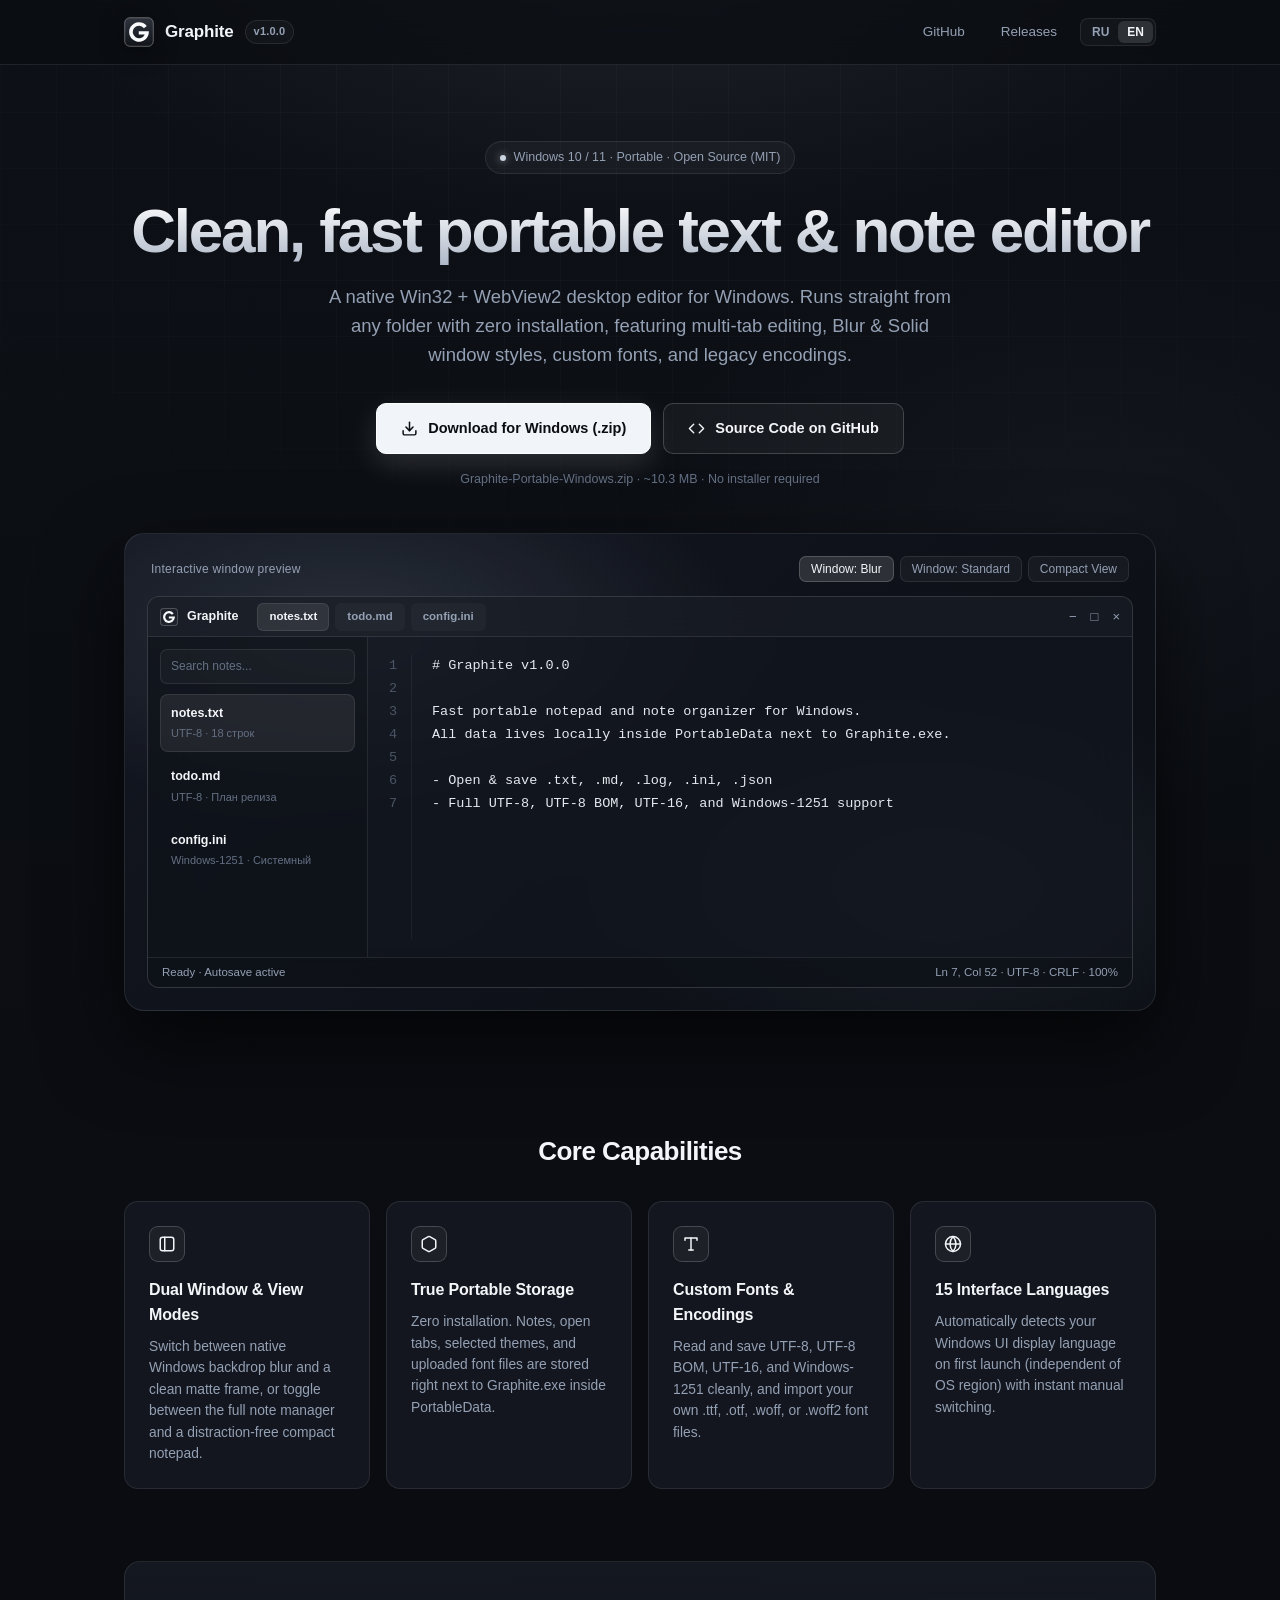
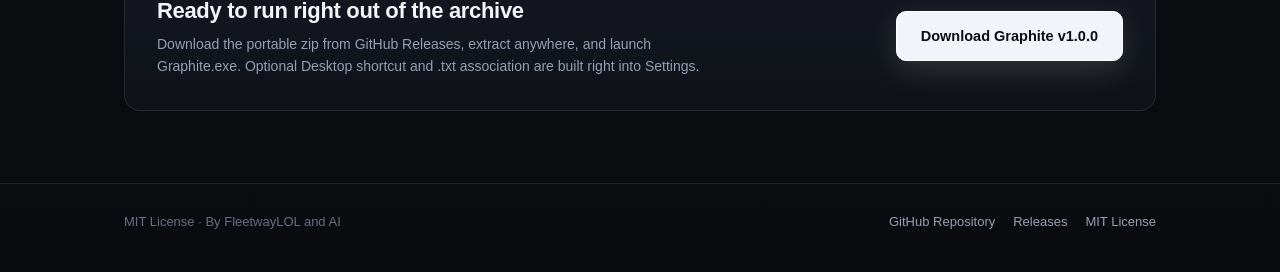
==== index.html @ 8ff44a51 "Add files via upload" ====
<!DOCTYPE html>
<html lang="ru">
<head>
  <meta charset="UTF-8" />
  <meta name="viewport" content="width=device-width, initial-scale=1.0" />
  <title>Graphite — Portable Text & Note Editor for Windows</title>
  <meta name="description" content="Портативный редактор текста и заметок для Windows 10 / 11. Вкладки, режимы окна Блюр и Обычный, кастомные шрифты, кодировки и 15 языков." />
  <meta property="og:title" content="Graphite — Portable Text & Note Editor" />
  <meta property="og:description" content="Быстрый портативный блокнот и редактор заметок для Windows 10 / 11 без установки." />
  <meta property="og:type" content="website" />
  <link rel="icon" type="image/svg+xml" href="data:image/svg+xml,%3Csvg xmlns='http://www.w3.org/2000/svg' viewBox='0 0 64 64'%3E%3Cdefs%3E%3ClinearGradient id='bg' x1='0' y1='0' x2='0' y2='1'%3E%3Cstop offset='0%25' stop-color='%232e333d'/%3E%3Cstop offset='100%25' stop-color='%2312141a'/%3E%3C/linearGradient%3E%3C/defs%3E%3Crect x='1.5' y='1.5' width='61' height='61' rx='11' fill='url(%23bg)' stroke='%23ffffff' stroke-opacity='0.35' stroke-width='2'/%3E%3Cpath d='M48.59 19.12A21 21 0 1 0 52.93 30.34H31.49v6.78h12.78A13.3 13.3 0 1 1 42.51 23.85z' fill='%23f8fafc'/%3E%3C/svg%3E" />
  <style>
    :root {
      --bg-0: #0b0d11;
      --bg-1: #11141b;
      --bg-2: #171b24;
      --panel: rgba(22, 26, 35, 0.78);
      --panel-solid: #151922;
      --border: rgba(255, 255, 255, 0.09);
      --border-strong: rgba(255, 255, 255, 0.18);
      --text: #f3f5f8;
      --muted: #94a0b4;
      --subtle: #647084;
      --accent: #e2e8f0;
      --btn-bg: #f1f5f9;
      --btn-fg: #0b0d11;
    }

    * {
      box-sizing: border-box;
      margin: 0;
      padding: 0;
    }

    html {
      scroll-behavior: smooth;
      background: var(--bg-0);
      color: var(--text);
      font-family: "Segoe UI Variable Text", "Segoe UI", -apple-system, BlinkMacSystemFont, Roboto, Helvetica, Arial, sans-serif;
      -webkit-font-smoothing: antialiased;
    }

    body {
      min-height: 100vh;
      background:
        radial-gradient(900px 460px at 50% -80px, rgba(148, 163, 184, 0.13), transparent 70%),
        radial-gradient(640px 420px at 85% 28%, rgba(100, 116, 139, 0.08), transparent 70%),
        linear-gradient(180deg, #0d1016 0%, #090b0f 100%);
      overflow-x: hidden;
      line-height: 1.55;
    }

    /* Subtle architectural grid */
    .bg-grid {
      position: fixed;
      inset: 0;
      pointer-events: none;
      background-image:
        linear-gradient(to right, rgba(255, 255, 255, 0.022) 1px, transparent 1px),
        linear-gradient(to bottom, rgba(255, 255, 255, 0.022) 1px, transparent 1px);
      background-size: 56px 56px;
      mask-image: radial-gradient(ellipse 80% 55% at 50% 15%, #000 35%, transparent 100%);
      -webkit-mask-image: radial-gradient(ellipse 80% 55% at 50% 15%, #000 35%, transparent 100%);
      z-index: 0;
    }

    .container {
      position: relative;
      z-index: 1;
      max-width: 1080px;
      margin: 0 auto;
      padding: 0 24px;
    }

    /* Top Navigation */
    header {
      position: sticky;
      top: 0;
      z-index: 20;
      backdrop-filter: blur(18px);
      -webkit-backdrop-filter: blur(18px);
      background: rgba(11, 13, 17, 0.72);
      border-bottom: 1px solid var(--border);
    }

    .nav {
      height: 64px;
      display: flex;
      align-items: center;
      justify-content: space-between;
      gap: 16px;
    }

    .brand {
      display: inline-flex;
      align-items: center;
      gap: 11px;
      text-decoration: none;
      color: var(--text);
      font-weight: 650;
      font-size: 17px;
      letter-spacing: -0.01em;
    }

    .brand svg {
      width: 30px;
      height: 30px;
      flex-shrink: 0;
      filter: drop-shadow(0 4px 12px rgba(0, 0, 0, 0.45));
    }

    .version-pill {
      font-size: 11px;
      font-weight: 600;
      color: var(--muted);
      padding: 2px 8px;
      border-radius: 999px;
      border: 1px solid var(--border);
      background: rgba(255, 255, 255, 0.03);
      letter-spacing: 0.02em;
    }

    .nav-actions {
      display: flex;
      align-items: center;
      gap: 10px;
    }

    .lang-switch {
      display: inline-flex;
      border: 1px solid var(--border);
      border-radius: 8px;
      padding: 2px;
      background: rgba(255, 255, 255, 0.03);
    }

    .lang-btn {
      background: transparent;
      border: none;
      color: var(--muted);
      font-size: 12px;
      font-weight: 600;
      padding: 4px 9px;
      border-radius: 6px;
      cursor: pointer;
      transition: all 0.16s ease;
    }

    .lang-btn.active {
      background: rgba(255, 255, 255, 0.12);
      color: var(--text);
    }

    .nav-link {
      color: var(--muted);
      text-decoration: none;
      font-size: 13.5px;
      font-weight: 500;
      padding: 6px 12px;
      border-radius: 8px;
      border: 1px solid transparent;
      transition: all 0.16s ease;
    }

    .nav-link:hover {
      color: var(--text);
      border-color: var(--border);
      background: rgba(255, 255, 255, 0.04);
    }

    /* Hero */
    .hero {
      padding: 76px 0 48px;
      text-align: center;
    }

    .hero-badge {
      display: inline-flex;
      align-items: center;
      gap: 8px;
      padding: 6px 14px;
      border-radius: 999px;
      border: 1px solid var(--border);
      background: rgba(255, 255, 255, 0.035);
      color: var(--muted);
      font-size: 12.5px;
      font-weight: 500;
      margin-bottom: 24px;
    }

    .hero-badge-dot {
      width: 6px;
      height: 6px;
      border-radius: 50%;
      background: #cbd5e1;
      box-shadow: 0 0 8px rgba(203, 213, 225, 0.7);
    }

    h1 {
      font-size: clamp(38px, 6vw, 62px);
      font-weight: 700;
      letter-spacing: -0.035em;
      line-height: 1.08;
      margin-bottom: 18px;
      background: linear-gradient(180deg, #ffffff 0%, #aeb8c8 100%);
      -webkit-background-clip: text;
      -webkit-text-fill-color: transparent;
    }

    .hero-sub {
      max-width: 640px;
      margin: 0 auto 34px;
      font-size: clamp(16px, 2.1vw, 18.5px);
      color: var(--muted);
      font-weight: 400;
    }

    .cta-row {
      display: flex;
      flex-wrap: wrap;
      justify-content: center;
      align-items: center;
      gap: 12px;
      margin-bottom: 16px;
    }

    .btn {
      display: inline-flex;
      align-items: center;
      gap: 10px;
      padding: 13px 24px;
      border-radius: 10px;
      font-size: 14.5px;
      font-weight: 600;
      text-decoration: none;
      transition: transform 0.15s ease, box-shadow 0.15s ease, background 0.15s ease, border-color 0.15s ease;
      cursor: pointer;
    }

    .btn svg {
      width: 17px;
      height: 17px;
      flex-shrink: 0;
    }

    .btn-primary {
      background: var(--btn-bg);
      color: var(--btn-fg);
      border: 1px solid #ffffff;
      box-shadow: 0 10px 30px rgba(241, 245, 249, 0.14);
    }

    .btn-primary:hover {
      background: #ffffff;
      transform: translateY(-1px);
      box-shadow: 0 14px 36px rgba(241, 245, 249, 0.22);
    }

    .btn-secondary {
      background: rgba(255, 255, 255, 0.045);
      color: var(--text);
      border: 1px solid var(--border-strong);
    }

    .btn-secondary:hover {
      background: rgba(255, 255, 255, 0.085);
      transform: translateY(-1px);
    }

    .hero-meta {
      font-size: 12.5px;
      color: var(--subtle);
    }

    /* Interactive App Window Preview */
    .preview-stage {
      margin: 44px auto 72px;
      position: relative;
      padding: 22px;
      border-radius: 20px;
      border: 1px solid var(--border);
      background:
        radial-gradient(560px 260px at 22% 20%, rgba(148, 163, 184, 0.18), transparent 70%),
        radial-gradient(520px 280px at 80% 75%, rgba(71, 85, 105, 0.22), transparent 70%),
        linear-gradient(135deg, #121620 0%, #0b0e14 100%);
      box-shadow: 0 32px 80px rgba(0, 0, 0, 0.65);
    }

    .stage-controls {
      display: flex;
      justify-content: space-between;
      align-items: center;
      flex-wrap: wrap;
      gap: 10px;
      margin-bottom: 14px;
      padding: 0 4px;
    }

    .stage-label {
      font-size: 12px;
      color: var(--muted);
      letter-spacing: 0.02em;
    }

    .mode-pills {
      display: inline-flex;
      gap: 6px;
    }

    .mode-pill {
      background: rgba(255, 255, 255, 0.04);
      border: 1px solid var(--border);
      color: var(--muted);
      font-size: 12px;
      font-weight: 500;
      padding: 5px 11px;
      border-radius: 7px;
      cursor: pointer;
      transition: all 0.16s ease;
    }

    .mode-pill.active {
      background: rgba(255, 255, 255, 0.13);
      border-color: var(--border-strong);
      color: var(--text);
    }

    .mock-win {
      border-radius: 12px;
      border: 1px solid rgba(255, 255, 255, 0.14);
      background: rgba(19, 23, 31, 0.72);
      backdrop-filter: blur(22px);
      -webkit-backdrop-filter: blur(22px);
      overflow: hidden;
      text-align: left;
      transition: background 0.22s ease;
    }

    .mock-win.solid-mode {
      background: #14171f;
      backdrop-filter: none;
    }

    .mock-titlebar {
      height: 40px;
      display: flex;
      align-items: center;
      justify-content: space-between;
      padding: 0 12px;
      border-bottom: 1px solid var(--border);
      background: rgba(255, 255, 255, 0.02);
    }

    .mock-title-left {
      display: flex;
      align-items: center;
      gap: 9px;
      font-size: 12.5px;
      font-weight: 600;
      color: var(--text);
    }

    .mock-title-left svg {
      width: 18px;
      height: 18px;
    }

    .mock-tabs {
      display: flex;
      align-items: center;
      gap: 6px;
      margin-left: 10px;
    }

    .mock-tab {
      font-size: 11.5px;
      padding: 4px 11px;
      border-radius: 6px;
      color: var(--muted);
      background: rgba(255, 255, 255, 0.03);
      border: 1px solid transparent;
    }

    .mock-tab.active {
      color: var(--text);
      background: rgba(255, 255, 255, 0.09);
      border-color: var(--border);
    }

    .mock-winctrls {
      display: flex;
      gap: 14px;
      color: var(--muted);
      font-size: 13px;
      user-select: none;
    }

    .mock-body {
      display: grid;
      grid-template-columns: 220px 1fr;
      min-height: 320px;
    }

    .mock-win.compact-mode .mock-body {
      grid-template-columns: 1fr;
    }

    .mock-win.compact-mode .mock-sidebar {
      display: none;
    }

    .mock-sidebar {
      border-right: 1px solid var(--border);
      padding: 12px;
      background: rgba(0, 0, 0, 0.14);
    }

    .mock-search {
      font-size: 12px;
      color: var(--subtle);
      padding: 7px 10px;
      border-radius: 7px;
      border: 1px solid var(--border);
      background: rgba(255, 255, 255, 0.03);
      margin-bottom: 10px;
    }

    .mock-note-item {
      padding: 9px 10px;
      border-radius: 8px;
      margin-bottom: 5px;
      border: 1px solid transparent;
    }

    .mock-note-item.active {
      background: rgba(255, 255, 255, 0.075);
      border-color: var(--border);
    }

    .mock-note-title {
      font-size: 12.5px;
      font-weight: 600;
      color: var(--text);
      margin-bottom: 2px;
    }

    .mock-note-sub {
      font-size: 11px;
      color: var(--subtle);
    }

    .mock-editor {
      display: grid;
      grid-template-columns: 44px 1fr;
      padding: 18px 0;
      font-family: "Cascadia Mono", "Consolas", ui-monospace, SFMono-Regular, Menlo, monospace;
      font-size: 13.5px;
      line-height: 1.7;
    }

    .mock-gutter {
      text-align: right;
      padding-right: 14px;
      color: #4b5565;
      user-select: none;
      border-right: 1px solid rgba(255, 255, 255, 0.05);
    }

    .mock-lines {
      padding: 0 20px;
      color: #e5e9f0;
      white-space: pre-wrap;
    }

    .mock-muted-line {
      color: #8b97ab;
    }

    .mock-statusbar {
      height: 30px;
      border-top: 1px solid var(--border);
      background: rgba(0, 0, 0, 0.2);
      padding: 0 14px;
      display: flex;
      align-items: center;
      justify-content: space-between;
      font-size: 11.5px;
      color: var(--muted);
    }

    /* Feature Grid */
    .section-title {
      text-align: center;
      font-size: 26px;
      font-weight: 650;
      letter-spacing: -0.02em;
      margin-bottom: 30px;
    }

    .features {
      display: grid;
      grid-template-columns: repeat(auto-fit, minmax(240px, 1fr));
      gap: 16px;
      margin-bottom: 72px;
    }

    .card {
      padding: 24px;
      border-radius: 14px;
      border: 1px solid var(--border);
      background: var(--panel);
      transition: border-color 0.18s ease, transform 0.18s ease;
    }

    .card:hover {
      border-color: var(--border-strong);
      transform: translateY(-2px);
    }

    .card-icon {
      width: 36px;
      height: 36px;
      border-radius: 9px;
      border: 1px solid var(--border-strong);
      background: rgba(255, 255, 255, 0.045);
      display: flex;
      align-items: center;
      justify-content: center;
      margin-bottom: 16px;
      color: var(--text);
    }

    .card-icon svg {
      width: 18px;
      height: 18px;
    }

    .card h3 {
      font-size: 16px;
      font-weight: 600;
      margin-bottom: 8px;
      letter-spacing: -0.01em;
    }

    .card p {
      font-size: 13.8px;
      color: var(--muted);
      line-height: 1.55;
    }

    /* Quick Start Strip */
    .install-box {
      border-radius: 16px;
      border: 1px solid var(--border);
      background: linear-gradient(180deg, rgba(25, 30, 40, 0.72) 0%, rgba(16, 19, 26, 0.85) 100%);
      padding: 32px;
      display: flex;
      flex-wrap: wrap;
      align-items: center;
      justify-content: space-between;
      gap: 24px;
      margin-bottom: 72px;
    }

    .install-text h2 {
      font-size: 22px;
      font-weight: 650;
      margin-bottom: 6px;
      letter-spacing: -0.015em;
    }

    .install-text p {
      font-size: 14px;
      color: var(--muted);
      max-width: 560px;
    }

    footer {
      border-top: 1px solid var(--border);
      padding: 28px 0 40px;
      font-size: 13px;
      color: var(--subtle);
    }

    .footer-inner {
      display: flex;
      flex-wrap: wrap;
      justify-content: space-between;
      align-items: center;
      gap: 12px;
    }

    .footer-links {
      display: flex;
      gap: 18px;
    }

    .footer-links a {
      color: var(--muted);
      text-decoration: none;
    }

    .footer-links a:hover {
      color: var(--text);
    }

    @media (max-width: 720px) {
      .mock-body {
        grid-template-columns: 1fr;
      }
      .mock-sidebar {
        display: none;
      }
      .mock-tabs {
        display: none;
      }
      .hero {
        padding-top: 48px;
      }
      .install-box {
        padding: 24px;
      }
    }
  </style>
</head>
<body>
  <div class="bg-grid"></div>

  <header>
    <div class="container nav">
      <a href="#" class="brand">
        <svg viewBox="0 0 64 64" aria-hidden="true">
          <defs>
            <linearGradient id="gBg" x1="0" y1="0" x2="0" y2="1">
              <stop offset="0%" stop-color="#2e333d"/>
              <stop offset="100%" stop-color="#12141a"/>
            </linearGradient>
          </defs>
          <rect x="1.5" y="1.5" width="61" height="61" rx="11" fill="url(#gBg)" stroke="#ffffff" stroke-opacity="0.35" stroke-width="2"/>
          <path d="M48.59 19.12A21 21 0 1 0 52.93 30.34H31.49v6.78h12.78A13.3 13.3 0 1 1 42.51 23.85z" fill="#f8fafc"/>
        </svg>
        <span>Graphite</span>
        <span class="version-pill">v1.0.0</span>
      </a>

      <div class="nav-actions">
        <a class="nav-link" href="https://github.com/FleetwayLOL/Graphite-Notes" target="_blank" rel="noopener" data-i18n="navRepo">GitHub</a>
        <a class="nav-link" href="https://github.com/FleetwayLOL/Graphite-Notes/releases/latest" target="_blank" rel="noopener" data-i18n="navReleases">Релизы</a>
        <div class="lang-switch" role="group" aria-label="Language">
          <button class="lang-btn active" id="btnRu" type="button">RU</button>
          <button class="lang-btn" id="btnEn" type="button">EN</button>
        </div>
      </div>
    </div>
  </header>

  <main class="container">
    <section class="hero">
      <div class="hero-badge">
        <span class="hero-badge-dot"></span>
        <span data-i18n="badge">Windows 10 / 11 · Portable · Open Source (MIT)</span>
      </div>

      <h1 data-i18n="heroTitle">Строгий и быстрый редактор текста и заметок</h1>
      <p class="hero-sub" data-i18n="heroSub">
        Портативное приложение для Windows на базе нативного окна Win32 и WebView2. Работает сразу из папки без установки, поддерживает вкладки, режимы окна «Блюр» и «Обычный», кастомные шрифты и кодировки.
      </p>

      <div class="cta-row">
        <a class="btn btn-primary" href="https://github.com/FleetwayLOL/Graphite-Notes/releases/latest/download/Graphite-Portable-Windows.zip">
          <svg viewBox="0 0 24 24" fill="none" stroke="currentColor" stroke-width="2.1" stroke-linecap="round" stroke-linejoin="round" aria-hidden="true">
            <path d="M21 15v4a2 2 0 0 1-2 2H5a2 2 0 0 1-2-2v-4"/>
            <polyline points="7 10 12 15 17 10"/>
            <line x1="12" y1="15" x2="12" y2="3"/>
          </svg>
          <span data-i18n="btnDownload">Скачать для Windows (.zip)</span>
        </a>
        <a class="btn btn-secondary" href="https://github.com/FleetwayLOL/Graphite-Notes" target="_blank" rel="noopener">
          <svg viewBox="0 0 24 24" fill="none" stroke="currentColor" stroke-width="2" stroke-linecap="round" stroke-linejoin="round" aria-hidden="true">
            <polyline points="16 18 22 12 16 6"/>
            <polyline points="8 6 2 12 8 18"/>
          </svg>
          <span data-i18n="btnSource">Исходный код на GitHub</span>
        </a>
      </div>

      <div class="hero-meta" data-i18n="heroMeta">
        Graphite-Portable-Windows.zip · ~10.3 МБ · Без установщика и реестра по умолчанию
      </div>

      <!-- Interactive Window Preview -->
      <div class="preview-stage">
        <div class="stage-controls">
          <span class="stage-label" data-i18n="stageLabel">Предпросмотр интерфейса окна</span>
          <div class="mode-pills">
            <button type="button" class="mode-pill active" id="modeBlur" data-i18n="modeBlur">Окно: Блюр</button>
            <button type="button" class="mode-pill" id="modeSolid" data-i18n="modeSolid">Окно: Обычный</button>
            <button type="button" class="mode-pill" id="modeCompact" data-i18n="modeCompact">Компактный вид</button>
          </div>
        </div>

        <div class="mock-win" id="mockWin">
          <div class="mock-titlebar">
            <div class="mock-title-left">
              <svg viewBox="0 0 64 64" aria-hidden="true">
                <rect x="1.5" y="1.5" width="61" height="61" rx="11" fill="#1e222b" stroke="#ffffff" stroke-opacity="0.35" stroke-width="2.5"/>
                <path d="M48.59 19.12A21 21 0 1 0 52.93 30.34H31.49v6.78h12.78A13.3 13.3 0 1 1 42.51 23.85z" fill="#f8fafc"/>
              </svg>
              <span>Graphite</span>
              <div class="mock-tabs">
                <span class="mock-tab active">notes.txt</span>
                <span class="mock-tab">todo.md</span>
                <span class="mock-tab">config.ini</span>
              </div>
            </div>
            <div class="mock-winctrls">
              <span>&#8722;</span>
              <span>&#9633;</span>
              <span>&#215;</span>
            </div>
          </div>

          <div class="mock-body">
            <aside class="mock-sidebar">
              <div class="mock-search" data-i18n="mockSearch">Поиск по заметкам...</div>
              <div class="mock-note-item active">
                <div class="mock-note-title">notes.txt</div>
                <div class="mock-note-sub">UTF-8 · 18 строк</div>
              </div>
              <div class="mock-note-item">
                <div class="mock-note-title">todo.md</div>
                <div class="mock-note-sub">UTF-8 · План релиза</div>
              </div>
              <div class="mock-note-item">
                <div class="mock-note-title">config.ini</div>
                <div class="mock-note-sub">Windows-1251 · Системный</div>
              </div>
            </aside>

            <div class="mock-editor">
              <div class="mock-gutter">1<br/>2<br/>3<br/>4<br/>5<br/>6<br/>7</div>
              <div class="mock-lines" id="mockEditorText"># Graphite v1.0.0

Быстрый портативный блокнот и менеджер заметок.
Все данные хранятся локально в папке PortableData рядом с Graphite.exe.

- Открытие и сохранение .txt, .md, .log, .ini, .json
- Поддержка UTF-8, UTF-8 BOM, UTF-16 и Windows-1251</div>
            </div>
          </div>

          <div class="mock-statusbar">
            <span data-i18n="statusReady">Готово · Автосохранение активно</span>
            <span>Ln 7, Col 52 · UTF-8 · CRLF · 100%</span>
          </div>
        </div>
      </div>
    </section>

    <h2 class="section-title" data-i18n="featHeading">Основные возможности</h2>
    <section class="features">
      <article class="card">
        <div class="card-icon">
          <svg viewBox="0 0 24 24" fill="none" stroke="currentColor" stroke-width="2" stroke-linecap="round" stroke-linejoin="round">
            <rect x="3" y="3" width="18" height="18" rx="3"/>
            <line x1="9" y1="3" x2="9" y2="21"/>
          </svg>
        </div>
        <h3 data-i18n="f1Title">Два режима окна и вида</h3>
        <p data-i18n="f1Desc">Нативное размытие Windows («Блюр») или строгий матовый режим («Обычный»), а также переключение между полным списком заметок и чистым компактным блокнотом.</p>
      </article>

      <article class="card">
        <div class="card-icon">
          <svg viewBox="0 0 24 24" fill="none" stroke="currentColor" stroke-width="2" stroke-linecap="round" stroke-linejoin="round">
            <path d="M21 16V8a2 2 0 0 0-1-1.73l-7-4a2 2 0 0 0-2 0l-7 4A2 2 0 0 0 3 8v8a2 2 0 0 0 1 1.73l7 4a2 2 0 0 0 2 0l7-4A2 2 0 0 0 21 16z"/>
          </svg>
        </div>
        <h3 data-i18n="f2Title">Полная портативность</h3>
        <p data-i18n="f2Desc">Не требует инсталлятора. Заметки, открытые вкладки, выбранные темы и загруженные шрифты сохраняются прямо рядом с программой в папке PortableData.</p>
      </article>

      <article class="card">
        <div class="card-icon">
          <svg viewBox="0 0 24 24" fill="none" stroke="currentColor" stroke-width="2" stroke-linecap="round" stroke-linejoin="round">
            <polyline points="4 7 4 4 20 4 20 7"/>
            <line x1="9" y1="20" x2="15" y2="20"/>
            <line x1="12" y1="4" x2="12" y2="20"/>
          </svg>
        </div>
        <h3 data-i18n="f3Title">Шрифты и кодировки</h3>
        <p data-i18n="f3Desc">Корректное чтение и сохранение UTF-8, UTF-16 и кириллической Windows-1251, плюс загрузка собственных файлов шрифтов .ttf, .otf, .woff и .woff2.</p>
      </article>

      <article class="card">
        <div class="card-icon">
          <svg viewBox="0 0 24 24" fill="none" stroke="currentColor" stroke-width="2" stroke-linecap="round" stroke-linejoin="round">
            <circle cx="12" cy="12" r="10"/>
            <line x1="2" y1="12" x2="22" y2="12"/>
            <path d="M12 2a15.3 15.3 0 0 1 4 10 15.3 15.3 0 0 1-4 10 15.3 15.3 0 0 1-4-10 15.3 15.3 0 0 1 4-10z"/>
          </svg>
        </div>
        <h3 data-i18n="f4Title">15 языков интерфейса</h3>
        <p data-i18n="f4Desc">Автоматическое определение языка самого интерфейса Windows при первом запуске (независимо от региона системы) и мгновенное переключение вручную.</p>
      </article>
    </section>

    <section class="install-box">
      <div class="install-text">
        <h2 data-i18n="ctaBottomTitle">Готов к работе сразу после распаковки</h2>
        <p data-i18n="ctaBottomDesc">Скачайте портативный архив из GitHub Releases, распакуйте в удобную папку и запустите Graphite.exe. Опционально в настройках можно в один клик создать ярлык на Рабочем столе или назначить программу для .txt файлов.</p>
      </div>
      <a class="btn btn-primary" href="https://github.com/FleetwayLOL/Graphite-Notes/releases/latest/download/Graphite-Portable-Windows.zip">
        <span data-i18n="btnDownloadShort">Скачать Graphite v1.0.0</span>
      </a>
    </section>
  </main>

  <footer>
    <div class="container footer-inner">
      <span>MIT License · By FleetwayLOL and AI</span>
      <div class="footer-links">
        <a href="https://github.com/FleetwayLOL/Graphite-Notes" target="_blank" rel="noopener">GitHub Repository</a>
        <a href="https://github.com/FleetwayLOL/Graphite-Notes/releases" target="_blank" rel="noopener">Releases</a>
        <a href="https://github.com/FleetwayLOL/Graphite-Notes/blob/main/LICENSE" target="_blank" rel="noopener">MIT License</a>
      </div>
    </div>
  </footer>

  <script>
    (function () {
      var dict = {
        ru: {
          navRepo: "GitHub",
          navReleases: "Релизы",
          badge: "Windows 10 / 11 · Portable · Open Source (MIT)",
          heroTitle: "Строгий и быстрый редактор текста и заметок",
          heroSub: "Портативное приложение для Windows на базе нативного окна Win32 и WebView2. Работает сразу из папки без установки, поддерживает вкладки, режимы окна «Блюр» и «Обычный», кастомные шрифты и кодировки.",
          btnDownload: "Скачать для Windows (.zip)",
          btnSource: "Исходный код на GitHub",
          heroMeta: "Graphite-Portable-Windows.zip · ~10.3 МБ · Без установщика и реестра по умолчанию",
          stageLabel: "Предпросмотр интерфейса окна",
          modeBlur: "Окно: Блюр",
          modeSolid: "Окно: Обычный",
          modeCompact: "Компактный вид",
          mockSearch: "Поиск по заметкам...",
          statusReady: "Готово · Автосохранение активно",
          featHeading: "Основные возможности",
          f1Title: "Два режима окна и вида",
          f1Desc: "Нативное размытие Windows («Блюр») или строгий матовый режим («Обычный»), а также переключение между полным списком заметок и чистым компактным блокнотом.",
          f2Title: "Полная портативность",
          f2Desc: "Не требует инсталлятора. Заметки, открытые вкладки, выбранные темы и загруженные шрифты сохраняются прямо рядом с программой в папке PortableData.",
          f3Title: "Шрифты и кодировки",
          f3Desc: "Корректное чтение и сохранение UTF-8, UTF-16 и кириллической Windows-1251, плюс загрузка собственных файлов шрифтов .ttf, .otf, .woff и .woff2.",
          f4Title: "15 языков интерфейса",
          f4Desc: "Автоматическое определение языка самого интерфейса Windows при первом запуске (независимо от региона системы) и мгновенное переключение вручную.",
          ctaBottomTitle: "Готов к работе сразу после распаковки",
          ctaBottomDesc: "Скачайте портативный архив из GitHub Releases, распакуйте в удобную папку и запустите Graphite.exe. Опционально в настройках можно в один клик создать ярлык на Рабочем столе или назначить программу для .txt файлов.",
          btnDownloadShort: "Скачать Graphite v1.0.0",
          editorSample: "# Graphite v1.0.0\n\nБыстрый портативный блокнот и менеджер заметок.\nВсе данные хранятся локально в папке PortableData рядом с Graphite.exe.\n\n- Открытие и сохранение .txt, .md, .log, .ini, .json\n- Поддержка UTF-8, UTF-8 BOM, UTF-16 и Windows-1251"
        },
        en: {
          navRepo: "GitHub",
          navReleases: "Releases",
          badge: "Windows 10 / 11 · Portable · Open Source (MIT)",
          heroTitle: "Clean, fast portable text & note editor",
          heroSub: "A native Win32 + WebView2 desktop editor for Windows. Runs straight from any folder with zero installation, featuring multi-tab editing, Blur & Solid window styles, custom fonts, and legacy encodings.",
          btnDownload: "Download for Windows (.zip)",
          btnSource: "Source Code on GitHub",
          heroMeta: "Graphite-Portable-Windows.zip · ~10.3 MB · No installer required",
          stageLabel: "Interactive window preview",
          modeBlur: "Window: Blur",
          modeSolid: "Window: Standard",
          modeCompact: "Compact View",
          mockSearch: "Search notes...",
          statusReady: "Ready · Autosave active",
          featHeading: "Core Capabilities",
          f1Title: "Dual Window & View Modes",
          f1Desc: "Switch between native Windows backdrop blur and a clean matte frame, or toggle between the full note manager and a distraction-free compact notepad.",
          f2Title: "True Portable Storage",
          f2Desc: "Zero installation. Notes, open tabs, selected themes, and uploaded font files are stored right next to Graphite.exe inside PortableData.",
          f3Title: "Custom Fonts & Encodings",
          f3Desc: "Read and save UTF-8, UTF-8 BOM, UTF-16, and Windows-1251 cleanly, and import your own .ttf, .otf, .woff, or .woff2 font files.",
          f4Title: "15 Interface Languages",
          f4Desc: "Automatically detects your Windows UI display language on first launch (independent of OS region) with instant manual switching.",
          ctaBottomTitle: "Ready to run right out of the archive",
          ctaBottomDesc: "Download the portable zip from GitHub Releases, extract anywhere, and launch Graphite.exe. Optional Desktop shortcut and .txt association are built right into Settings.",
          btnDownloadShort: "Download Graphite v1.0.0",
          editorSample: "# Graphite v1.0.0\n\nFast portable notepad and note organizer for Windows.\nAll data lives locally inside PortableData next to Graphite.exe.\n\n- Open & save .txt, .md, .log, .ini, .json\n- Full UTF-8, UTF-8 BOM, UTF-16, and Windows-1251 support"
        }
      };

      var btnRu = document.getElementById("btnRu");
      var btnEn = document.getElementById("btnEn");
      var mockEditorText = document.getElementById("mockEditorText");

      function setLang(lang) {
        var t = dict[lang] || dict.ru;
        document.documentElement.lang = lang;
        btnRu.classList.toggle("active", lang === "ru");
        btnEn.classList.toggle("active", lang === "en");
        var nodes = document.querySelectorAll("[data-i18n]");
        for (var i = 0; i < nodes.length; i++) {
          var key = nodes[i].getAttribute("data-i18n");
          if (t[key]) nodes[i].textContent = t[key];
        }
        mockEditorText.textContent = t.editorSample;
      }

      btnRu.addEventListener("click", function () { setLang("ru"); });
      btnEn.addEventListener("click", function () { setLang("en"); });

      var navLang = (navigator.language || "ru").toLowerCase();
      if (navLang.indexOf("ru") !== 0 && navLang.indexOf("be") !== 0 && navLang.indexOf("kk") !== 0) {
        setLang("en");
      }

      var mockWin = document.getElementById("mockWin");
      var modeBlur = document.getElementById("modeBlur");
      var modeSolid = document.getElementById("modeSolid");
      var modeCompact = document.getElementById("modeCompact");

      modeBlur.addEventListener("click", function () {
        mockWin.classList.remove("solid-mode");
        modeBlur.classList.add("active");
        modeSolid.classList.remove("active");
      });

      modeSolid.addEventListener("click", function () {
        mockWin.classList.add("solid-mode");
        modeSolid.classList.add("active");
        modeBlur.classList.remove("active");
      });

      modeCompact.addEventListener("click", function () {
        var isCompact = mockWin.classList.toggle("compact-mode");
        modeCompact.classList.toggle("active", isCompact);
      });
    })();
  </script>
</body>
</html>
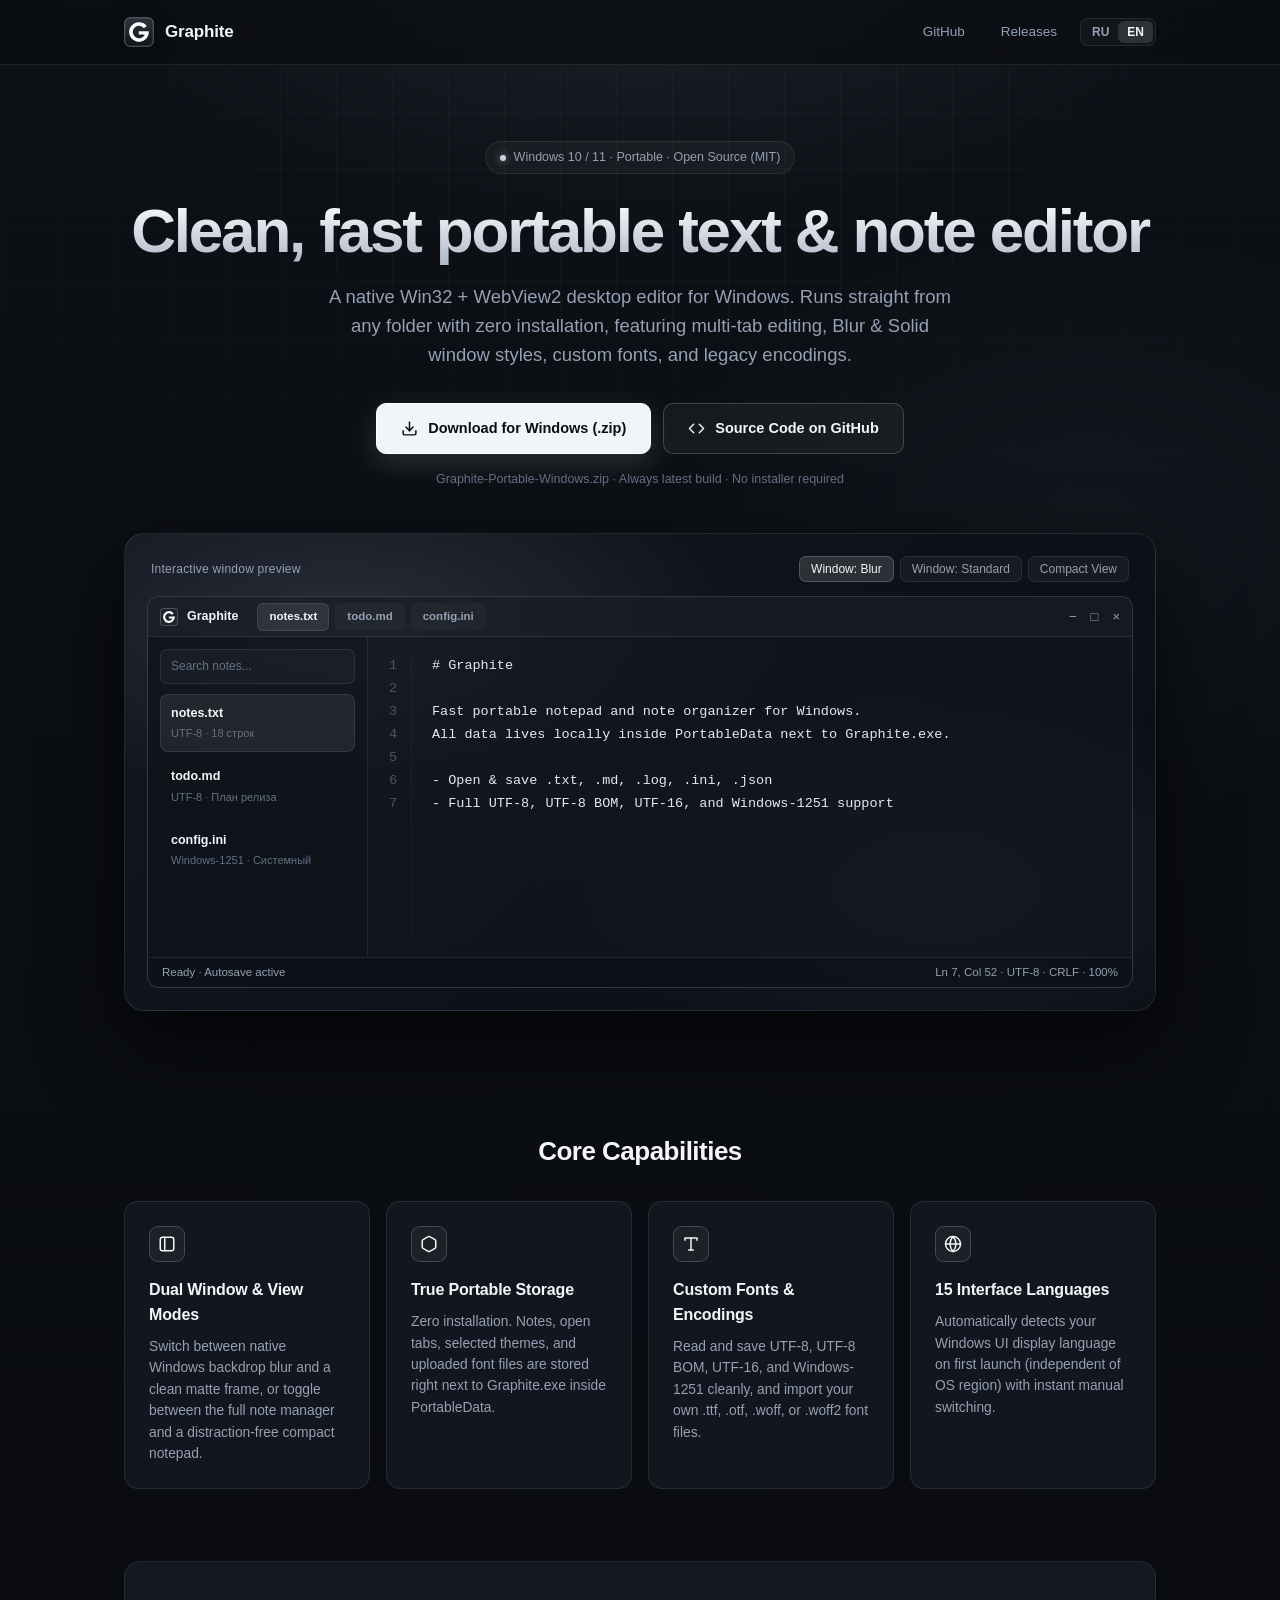
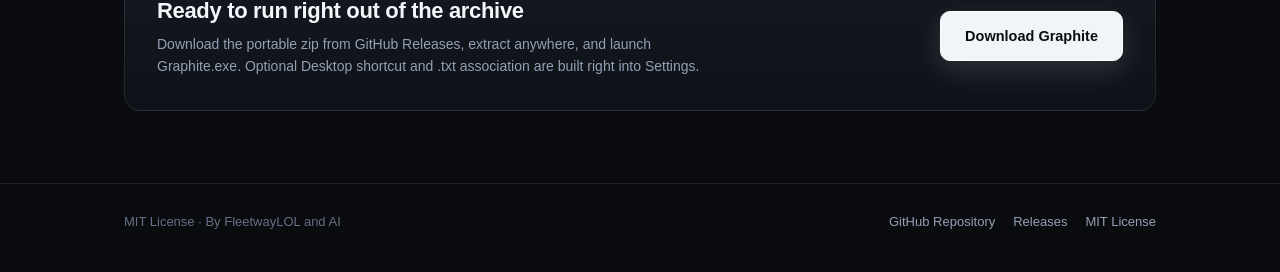
==== commit d6dd1b48: "Add files via upload" ====
--- a/index.html
+++ b/index.html
@@ -640,7 +640,6 @@
           <path d="M48.59 19.12A21 21 0 1 0 52.93 30.34H31.49v6.78h12.78A13.3 13.3 0 1 1 42.51 23.85z" fill="#f8fafc"/>
         </svg>
         <span>Graphite</span>
-        <span class="version-pill">v1.0.0</span>
       </a>
 
       <div class="nav-actions">
@@ -685,7 +684,7 @@
       </div>
 
       <div class="hero-meta" data-i18n="heroMeta">
-        Graphite-Portable-Windows.zip · ~10.3 МБ · Без установщика и реестра по умолчанию
+        Graphite-Portable-Windows.zip · Всегда актуальная версия · Без установщика
       </div>
 
       <!-- Interactive Window Preview -->
@@ -739,7 +738,7 @@
 
             <div class="mock-editor">
               <div class="mock-gutter">1<br/>2<br/>3<br/>4<br/>5<br/>6<br/>7</div>
-              <div class="mock-lines" id="mockEditorText"># Graphite v1.0.0
+              <div class="mock-lines" id="mockEditorText"># Graphite
 
 Быстрый портативный блокнот и менеджер заметок.
 Все данные хранятся локально в папке PortableData рядом с Graphite.exe.
@@ -811,7 +810,7 @@
         <p data-i18n="ctaBottomDesc">Скачайте портативный архив из GitHub Releases, распакуйте в удобную папку и запустите Graphite.exe. Опционально в настройках можно в один клик создать ярлык на Рабочем столе или назначить программу для .txt файлов.</p>
       </div>
       <a class="btn btn-primary" href="https://github.com/FleetwayLOL/Graphite-Notes/releases/latest/download/Graphite-Portable-Windows.zip">
-        <span data-i18n="btnDownloadShort">Скачать Graphite v1.0.0</span>
+        <span data-i18n="btnDownloadShort">Скачать Graphite</span>
       </a>
     </section>
   </main>
@@ -821,7 +820,7 @@
       <span>MIT License · By FleetwayLOL and AI</span>
       <div class="footer-links">
         <a href="https://github.com/FleetwayLOL/Graphite-Notes" target="_blank" rel="noopener">GitHub Repository</a>
-        <a href="https://github.com/FleetwayLOL/Graphite-Notes/releases" target="_blank" rel="noopener">Releases</a>
+        <a href="https://github.com/FleetwayLOL/Graphite-Notes/releases/latest" target="_blank" rel="noopener">Releases</a>
         <a href="https://github.com/FleetwayLOL/Graphite-Notes/blob/main/LICENSE" target="_blank" rel="noopener">MIT License</a>
       </div>
     </div>
@@ -838,7 +837,7 @@
           heroSub: "Портативное приложение для Windows на базе нативного окна Win32 и WebView2. Работает сразу из папки без установки, поддерживает вкладки, режимы окна «Блюр» и «Обычный», кастомные шрифты и кодировки.",
           btnDownload: "Скачать для Windows (.zip)",
           btnSource: "Исходный код на GitHub",
-          heroMeta: "Graphite-Portable-Windows.zip · ~10.3 МБ · Без установщика и реестра по умолчанию",
+          heroMeta: "Graphite-Portable-Windows.zip · Всегда актуальная версия · Без установщика",
           stageLabel: "Предпросмотр интерфейса окна",
           modeBlur: "Окно: Блюр",
           modeSolid: "Окно: Обычный",
@@ -856,8 +855,8 @@
           f4Desc: "Автоматическое определение языка самого интерфейса Windows при первом запуске (независимо от региона системы) и мгновенное переключение вручную.",
           ctaBottomTitle: "Готов к работе сразу после распаковки",
           ctaBottomDesc: "Скачайте портативный архив из GitHub Releases, распакуйте в удобную папку и запустите Graphite.exe. Опционально в настройках можно в один клик создать ярлык на Рабочем столе или назначить программу для .txt файлов.",
-          btnDownloadShort: "Скачать Graphite v1.0.0",
-          editorSample: "# Graphite v1.0.0\n\nБыстрый портативный блокнот и менеджер заметок.\nВсе данные хранятся локально в папке PortableData рядом с Graphite.exe.\n\n- Открытие и сохранение .txt, .md, .log, .ini, .json\n- Поддержка UTF-8, UTF-8 BOM, UTF-16 и Windows-1251"
+          btnDownloadShort: "Скачать Graphite",
+          editorSample: "# Graphite\n\nБыстрый портативный блокнот и менеджер заметок.\nВсе данные хранятся локально в папке PortableData рядом с Graphite.exe.\n\n- Открытие и сохранение .txt, .md, .log, .ini, .json\n- Поддержка UTF-8, UTF-8 BOM, UTF-16 и Windows-1251"
         },
         en: {
           navRepo: "GitHub",
@@ -867,7 +866,7 @@
           heroSub: "A native Win32 + WebView2 desktop editor for Windows. Runs straight from any folder with zero installation, featuring multi-tab editing, Blur & Solid window styles, custom fonts, and legacy encodings.",
           btnDownload: "Download for Windows (.zip)",
           btnSource: "Source Code on GitHub",
-          heroMeta: "Graphite-Portable-Windows.zip · ~10.3 MB · No installer required",
+          heroMeta: "Graphite-Portable-Windows.zip · Always latest build · No installer required",
           stageLabel: "Interactive window preview",
           modeBlur: "Window: Blur",
           modeSolid: "Window: Standard",
@@ -885,8 +884,8 @@
           f4Desc: "Automatically detects your Windows UI display language on first launch (independent of OS region) with instant manual switching.",
           ctaBottomTitle: "Ready to run right out of the archive",
           ctaBottomDesc: "Download the portable zip from GitHub Releases, extract anywhere, and launch Graphite.exe. Optional Desktop shortcut and .txt association are built right into Settings.",
-          btnDownloadShort: "Download Graphite v1.0.0",
-          editorSample: "# Graphite v1.0.0\n\nFast portable notepad and note organizer for Windows.\nAll data lives locally inside PortableData next to Graphite.exe.\n\n- Open & save .txt, .md, .log, .ini, .json\n- Full UTF-8, UTF-8 BOM, UTF-16, and Windows-1251 support"
+          btnDownloadShort: "Download Graphite",
+          editorSample: "# Graphite\n\nFast portable notepad and note organizer for Windows.\nAll data lives locally inside PortableData next to Graphite.exe.\n\n- Open & save .txt, .md, .log, .ini, .json\n- Full UTF-8, UTF-8 BOM, UTF-16, and Windows-1251 support"
         }
       };
 
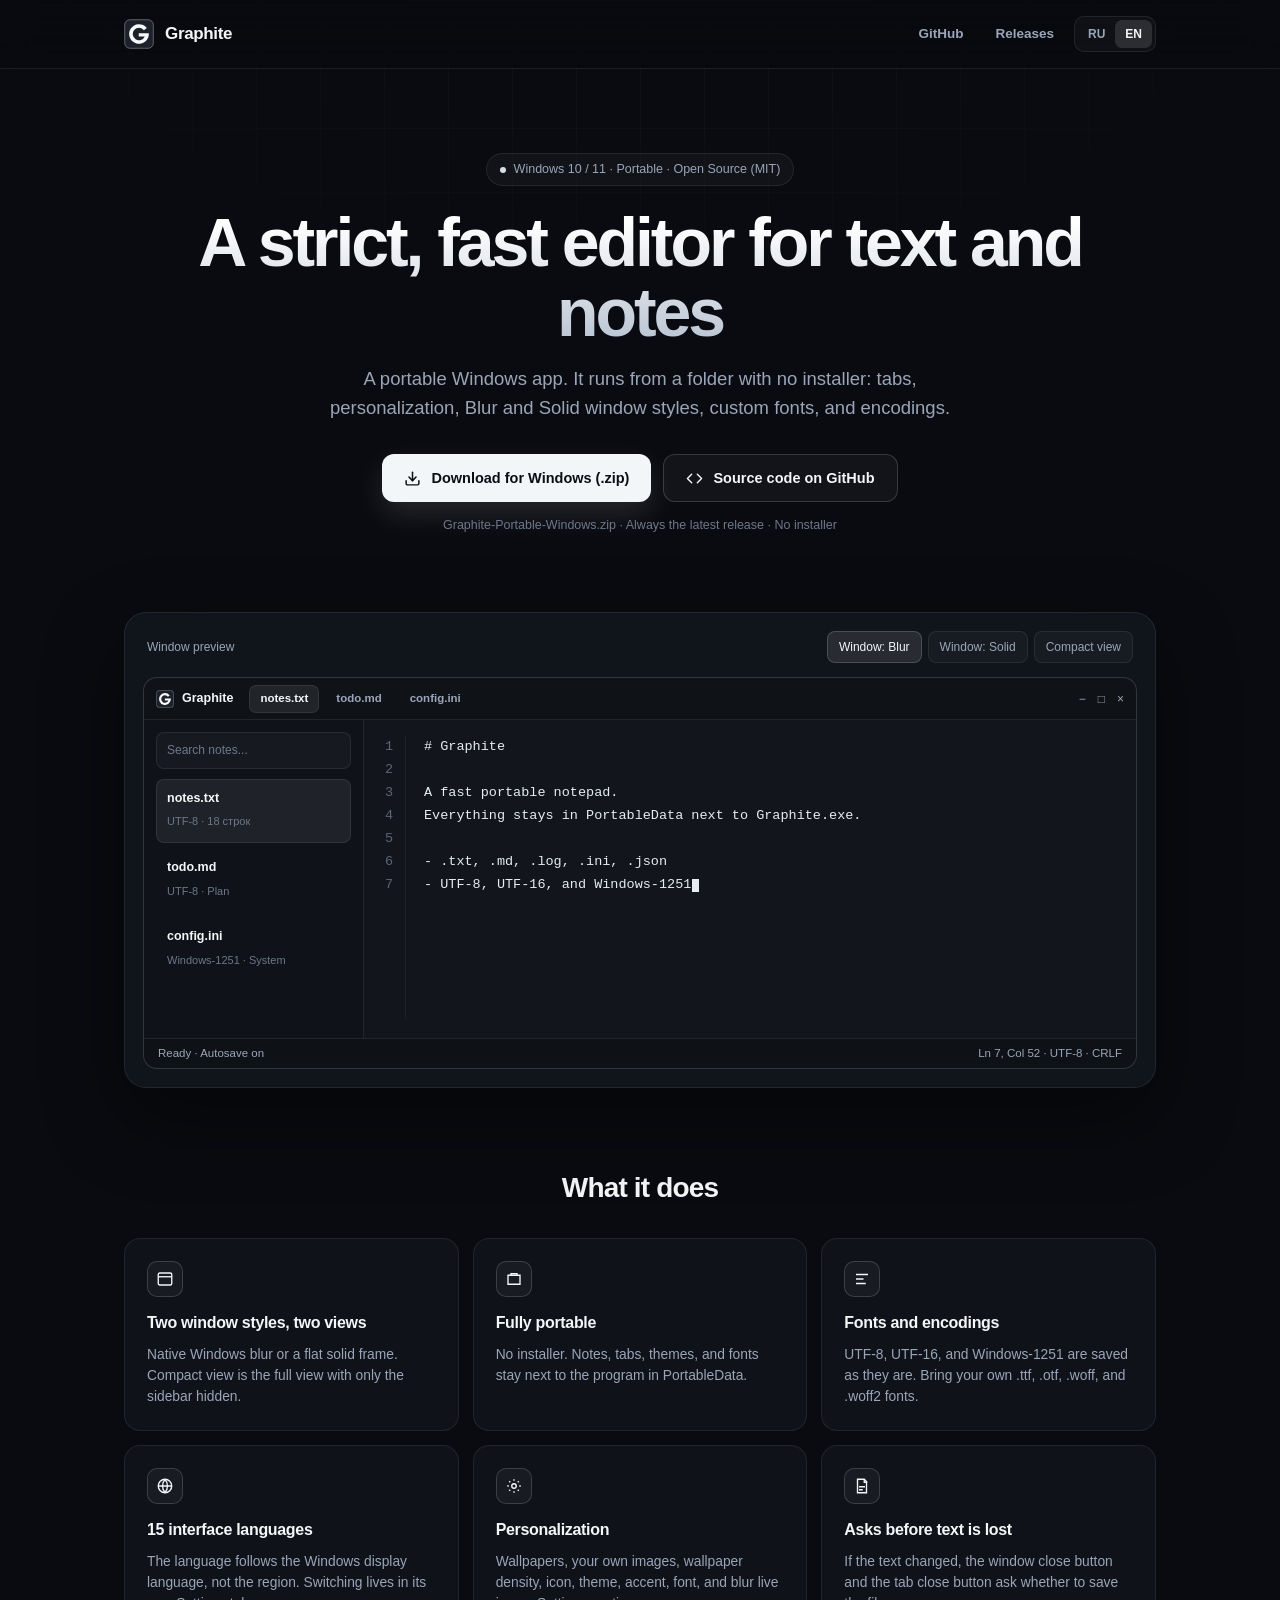
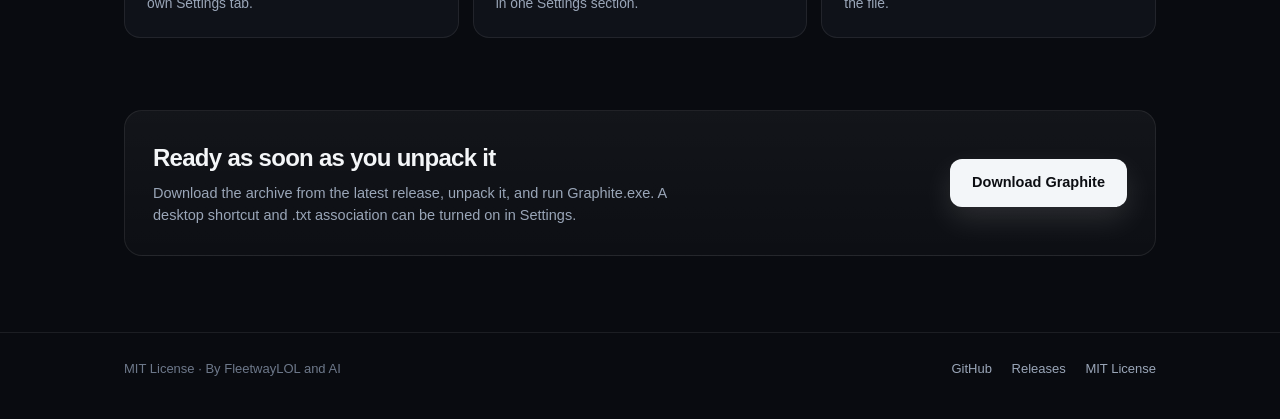
==== commit 2e46fc54: "Add files via upload" ====
--- a/index.html
+++ b/index.html
@@ -4,33 +4,23 @@
   <meta charset="UTF-8" />
   <meta name="viewport" content="width=device-width, initial-scale=1.0" />
   <title>Graphite — Portable Text & Note Editor for Windows</title>
-  <meta name="description" content="Портативный редактор текста и заметок для Windows 10 / 11. Вкладки, режимы окна Блюр и Обычный, кастомные шрифты, кодировки и 15 языков." />
+  <meta name="description" content="Портативный редактор текста и заметок для Windows 10 / 11. Вкладки, персонализация, Блюр и Обычный, кастомные шрифты, кодировки и 15 языков." />
   <meta property="og:title" content="Graphite — Portable Text & Note Editor" />
   <meta property="og:description" content="Быстрый портативный блокнот и редактор заметок для Windows 10 / 11 без установки." />
   <meta property="og:type" content="website" />
   <link rel="icon" type="image/svg+xml" href="data:image/svg+xml,%3Csvg xmlns='http://www.w3.org/2000/svg' viewBox='0 0 64 64'%3E%3Cdefs%3E%3ClinearGradient id='bg' x1='0' y1='0' x2='0' y2='1'%3E%3Cstop offset='0%25' stop-color='%232e333d'/%3E%3Cstop offset='100%25' stop-color='%2312141a'/%3E%3C/linearGradient%3E%3C/defs%3E%3Crect x='1.5' y='1.5' width='61' height='61' rx='11' fill='url(%23bg)' stroke='%23ffffff' stroke-opacity='0.35' stroke-width='2'/%3E%3Cpath d='M48.59 19.12A21 21 0 1 0 52.93 30.34H31.49v6.78h12.78A13.3 13.3 0 1 1 42.51 23.85z' fill='%23f8fafc'/%3E%3C/svg%3E" />
   <style>
     :root {
-      --bg-0: #0b0d11;
-      --bg-1: #11141b;
-      --bg-2: #171b24;
-      --panel: rgba(22, 26, 35, 0.78);
-      --panel-solid: #151922;
-      --border: rgba(255, 255, 255, 0.09);
-      --border-strong: rgba(255, 255, 255, 0.18);
-      --text: #f3f5f8;
-      --muted: #94a0b4;
-      --subtle: #647084;
-      --accent: #e2e8f0;
-      --btn-bg: #f1f5f9;
-      --btn-fg: #0b0d11;
-    }
-
-    * {
-      box-sizing: border-box;
-      margin: 0;
-      padding: 0;
-    }
+      --bg-0: #090b10;
+      --text: #f4f6f8;
+      --muted: #9aa6b8;
+      --subtle: #6d788a;
+      --line: rgba(255, 255, 255, 0.08);
+      --line-strong: rgba(255, 255, 255, 0.16);
+      --ease: cubic-bezier(0.22, 0.8, 0.24, 1);
+    }
+
+    * { box-sizing: border-box; margin: 0; padding: 0; }
 
     html {
       scroll-behavior: smooth;
@@ -42,29 +32,27 @@
 
     body {
       min-height: 100vh;
-      background:
-        radial-gradient(900px 460px at 50% -80px, rgba(148, 163, 184, 0.13), transparent 70%),
-        radial-gradient(640px 420px at 85% 28%, rgba(100, 116, 139, 0.08), transparent 70%),
-        linear-gradient(180deg, #0d1016 0%, #090b0f 100%);
       overflow-x: hidden;
       line-height: 1.55;
-    }
-
-    /* Subtle architectural grid */
-    .bg-grid {
+      background: #090b10;
+    }
+
+    .grid {
       position: fixed;
       inset: 0;
       pointer-events: none;
+      z-index: 0;
       background-image:
-        linear-gradient(to right, rgba(255, 255, 255, 0.022) 1px, transparent 1px),
-        linear-gradient(to bottom, rgba(255, 255, 255, 0.022) 1px, transparent 1px);
-      background-size: 56px 56px;
-      mask-image: radial-gradient(ellipse 80% 55% at 50% 15%, #000 35%, transparent 100%);
-      -webkit-mask-image: radial-gradient(ellipse 80% 55% at 50% 15%, #000 35%, transparent 100%);
-      z-index: 0;
-    }
-
-    .container {
+        linear-gradient(to right, rgba(255,255,255,0.028) 1px, transparent 1px),
+        linear-gradient(to bottom, rgba(255,255,255,0.028) 1px, transparent 1px);
+      background-size: 64px 64px;
+      mask-image: radial-gradient(ellipse 75% 50% at 50% 0%, #000 20%, transparent 78%);
+      -webkit-mask-image: radial-gradient(ellipse 75% 50% at 50% 0%, #000 20%, transparent 78%);
+    }
+
+
+
+    .wrap {
       position: relative;
       z-index: 1;
       max-width: 1080px;
@@ -72,19 +60,18 @@
       padding: 0 24px;
     }
 
-    /* Top Navigation */
     header {
       position: sticky;
       top: 0;
       z-index: 20;
       backdrop-filter: blur(18px);
       -webkit-backdrop-filter: blur(18px);
-      background: rgba(11, 13, 17, 0.72);
-      border-bottom: 1px solid var(--border);
+      background: rgba(9, 11, 16, 0.62);
+      border-bottom: 1px solid var(--line);
     }
 
     .nav {
-      height: 64px;
+      height: 68px;
       display: flex;
       align-items: center;
       justify-content: space-between;
@@ -95,553 +82,416 @@
       display: inline-flex;
       align-items: center;
       gap: 11px;
+      color: var(--text);
       text-decoration: none;
-      color: var(--text);
       font-weight: 650;
       font-size: 17px;
-      letter-spacing: -0.01em;
-    }
-
-    .brand svg {
-      width: 30px;
-      height: 30px;
-      flex-shrink: 0;
-      filter: drop-shadow(0 4px 12px rgba(0, 0, 0, 0.45));
-    }
-
-    .version-pill {
-      font-size: 11px;
-      font-weight: 600;
-      color: var(--muted);
-      padding: 2px 8px;
-      border-radius: 999px;
-      border: 1px solid var(--border);
-      background: rgba(255, 255, 255, 0.03);
-      letter-spacing: 0.02em;
-    }
-
-    .nav-actions {
-      display: flex;
-      align-items: center;
-      gap: 10px;
-    }
-
-    .lang-switch {
-      display: inline-flex;
-      border: 1px solid var(--border);
-      border-radius: 8px;
-      padding: 2px;
-      background: rgba(255, 255, 255, 0.03);
-    }
-
-    .lang-btn {
-      background: transparent;
-      border: none;
-      color: var(--muted);
-      font-size: 12px;
-      font-weight: 600;
-      padding: 4px 9px;
-      border-radius: 6px;
-      cursor: pointer;
-      transition: all 0.16s ease;
-    }
-
-    .lang-btn.active {
-      background: rgba(255, 255, 255, 0.12);
-      color: var(--text);
+      letter-spacing: -0.02em;
+    }
+
+    .brand svg { width: 30px; height: 30px; }
+
+    .nav-actions { display: flex; align-items: center; gap: 8px; }
+
+    .nav-link, .lang-btn, .pill, .btn {
+      transition: color 0.28s var(--ease), background 0.28s var(--ease), border-color 0.28s var(--ease), transform 0.28s var(--ease), box-shadow 0.28s var(--ease);
     }
 
     .nav-link {
       color: var(--muted);
       text-decoration: none;
       font-size: 13.5px;
-      font-weight: 500;
-      padding: 6px 12px;
-      border-radius: 8px;
-      border: 1px solid transparent;
-      transition: all 0.16s ease;
-    }
-
-    .nav-link:hover {
-      color: var(--text);
-      border-color: var(--border);
-      background: rgba(255, 255, 255, 0.04);
-    }
-
-    /* Hero */
-    .hero {
-      padding: 76px 0 48px;
-      text-align: center;
-    }
-
-    .hero-badge {
+      font-weight: 550;
+      padding: 7px 12px;
+      border-radius: 9px;
+    }
+
+    .nav-link:hover { color: var(--text); background: rgba(255,255,255,0.05); }
+
+    .lang-switch {
       display: inline-flex;
+      padding: 3px;
+      border-radius: 10px;
+      border: 1px solid var(--line);
+      background: rgba(255,255,255,0.03);
+    }
+
+    .lang-btn {
+      border: 0;
+      background: transparent;
+      color: var(--muted);
+      font: inherit;
+      font-size: 12px;
+      font-weight: 650;
+      padding: 5px 10px;
+      border-radius: 7px;
+      cursor: pointer;
+    }
+
+    .lang-btn.active { background: rgba(255,255,255,0.12); color: var(--text); }
+
+    .hero { padding: 84px 0 28px; text-align: center; }
+
+    .rise { animation: rise 0.9s var(--ease) both; }
+    .d1 { animation-delay: 0.05s; }
+    .d2 { animation-delay: 0.14s; }
+    .d3 { animation-delay: 0.24s; }
+    .d4 { animation-delay: 0.34s; }
+    .d5 { animation-delay: 0.46s; }
+
+    .badge {
+      display: inline-flex;
       align-items: center;
       gap: 8px;
-      padding: 6px 14px;
+      padding: 6px 13px;
       border-radius: 999px;
-      border: 1px solid var(--border);
-      background: rgba(255, 255, 255, 0.035);
+      border: 1px solid var(--line);
+      background: rgba(255,255,255,0.035);
       color: var(--muted);
       font-size: 12.5px;
-      font-weight: 500;
-      margin-bottom: 24px;
-    }
-
-    .hero-badge-dot {
+      margin-bottom: 22px;
+    }
+
+    .dot {
       width: 6px;
       height: 6px;
       border-radius: 50%;
-      background: #cbd5e1;
-      box-shadow: 0 0 8px rgba(203, 213, 225, 0.7);
+      background: #d5dde8;
+      box-shadow: 0 0 0 0 rgba(213, 221, 232, 0.55);
+      animation: pulse 2.8s ease-out infinite;
     }
 
     h1 {
-      font-size: clamp(38px, 6vw, 62px);
-      font-weight: 700;
-      letter-spacing: -0.035em;
-      line-height: 1.08;
+      font-size: clamp(40px, 6.4vw, 68px);
+      font-weight: 680;
+      letter-spacing: -0.045em;
+      line-height: 1.02;
       margin-bottom: 18px;
-      background: linear-gradient(180deg, #ffffff 0%, #aeb8c8 100%);
+      background: linear-gradient(180deg, #ffffff 10%, #b7c2d1 100%);
       -webkit-background-clip: text;
+      background-clip: text;
       -webkit-text-fill-color: transparent;
     }
 
-    .hero-sub {
-      max-width: 640px;
-      margin: 0 auto 34px;
-      font-size: clamp(16px, 2.1vw, 18.5px);
+    .sub {
+      max-width: 680px;
+      margin: 0 auto 32px;
       color: var(--muted);
-      font-weight: 400;
-    }
-
-    .cta-row {
-      display: flex;
-      flex-wrap: wrap;
-      justify-content: center;
-      align-items: center;
-      gap: 12px;
-      margin-bottom: 16px;
-    }
+      font-size: clamp(16px, 2vw, 18.5px);
+    }
+
+    .cta { display: flex; justify-content: center; flex-wrap: wrap; gap: 12px; margin-bottom: 14px; }
 
     .btn {
       display: inline-flex;
       align-items: center;
       gap: 10px;
-      padding: 13px 24px;
-      border-radius: 10px;
+      min-height: 48px;
+      padding: 0 22px;
+      border-radius: 12px;
+      text-decoration: none;
       font-size: 14.5px;
-      font-weight: 600;
-      text-decoration: none;
-      transition: transform 0.15s ease, box-shadow 0.15s ease, background 0.15s ease, border-color 0.15s ease;
-      cursor: pointer;
-    }
-
-    .btn svg {
-      width: 17px;
-      height: 17px;
-      flex-shrink: 0;
-    }
+      font-weight: 650;
+    }
+
+    .btn svg { width: 17px; height: 17px; }
 
     .btn-primary {
-      background: var(--btn-bg);
-      color: var(--btn-fg);
-      border: 1px solid #ffffff;
-      box-shadow: 0 10px 30px rgba(241, 245, 249, 0.14);
-    }
-
-    .btn-primary:hover {
-      background: #ffffff;
-      transform: translateY(-1px);
-      box-shadow: 0 14px 36px rgba(241, 245, 249, 0.22);
-    }
-
-    .btn-secondary {
-      background: rgba(255, 255, 255, 0.045);
+      color: #0c0e13;
+      background: #f3f6f9;
+      box-shadow: 0 12px 30px rgba(243, 246, 249, 0.12);
+    }
+
+    .btn-primary:hover { transform: translateY(-2px); box-shadow: 0 18px 36px rgba(243, 246, 249, 0.18); }
+
+    .btn-ghost {
       color: var(--text);
-      border: 1px solid var(--border-strong);
-    }
-
-    .btn-secondary:hover {
-      background: rgba(255, 255, 255, 0.085);
-      transform: translateY(-1px);
-    }
-
-    .hero-meta {
-      font-size: 12.5px;
-      color: var(--subtle);
-    }
-
-    /* Interactive App Window Preview */
-    .preview-stage {
-      margin: 44px auto 72px;
-      position: relative;
-      padding: 22px;
-      border-radius: 20px;
-      border: 1px solid var(--border);
-      background:
-        radial-gradient(560px 260px at 22% 20%, rgba(148, 163, 184, 0.18), transparent 70%),
-        radial-gradient(520px 280px at 80% 75%, rgba(71, 85, 105, 0.22), transparent 70%),
-        linear-gradient(135deg, #121620 0%, #0b0e14 100%);
-      box-shadow: 0 32px 80px rgba(0, 0, 0, 0.65);
-    }
-
-    .stage-controls {
+      border: 1px solid var(--line-strong);
+      background: rgba(255,255,255,0.04);
+    }
+
+    .btn-ghost:hover { transform: translateY(-2px); background: rgba(255,255,255,0.08); }
+
+    .meta { color: var(--subtle); font-size: 12.5px; }
+
+    .stage {
+      margin: 48px auto 78px;
+      padding: 18px;
+      border-radius: 22px;
+      border: 1px solid var(--line);
+      background: #10141b;
+      box-shadow: 0 30px 80px rgba(0, 0, 0, 0.45);
+      transform: perspective(1100px) rotateX(var(--rx, 0deg)) rotateY(var(--ry, 0deg));
+      transition: transform 0.45s var(--ease);
+    }
+
+    .stage-top {
       display: flex;
       justify-content: space-between;
       align-items: center;
+      gap: 12px;
       flex-wrap: wrap;
-      gap: 10px;
       margin-bottom: 14px;
       padding: 0 4px;
     }
 
-    .stage-label {
+    .stage-label { color: var(--muted); font-size: 12px; }
+
+    .pills { display: flex; gap: 6px; flex-wrap: wrap; }
+
+    .pill {
+      border: 1px solid var(--line);
+      background: rgba(255,255,255,0.03);
+      color: var(--muted);
+      font: inherit;
       font-size: 12px;
-      color: var(--muted);
-      letter-spacing: 0.02em;
-    }
-
-    .mode-pills {
-      display: inline-flex;
-      gap: 6px;
-    }
-
-    .mode-pill {
-      background: rgba(255, 255, 255, 0.04);
-      border: 1px solid var(--border);
-      color: var(--muted);
-      font-size: 12px;
-      font-weight: 500;
-      padding: 5px 11px;
-      border-radius: 7px;
+      padding: 6px 11px;
+      border-radius: 8px;
       cursor: pointer;
-      transition: all 0.16s ease;
-    }
-
-    .mode-pill.active {
-      background: rgba(255, 255, 255, 0.13);
-      border-color: var(--border-strong);
-      color: var(--text);
-    }
-
-    .mock-win {
-      border-radius: 12px;
-      border: 1px solid rgba(255, 255, 255, 0.14);
-      background: rgba(19, 23, 31, 0.72);
-      backdrop-filter: blur(22px);
-      -webkit-backdrop-filter: blur(22px);
+    }
+
+    .pill.active { color: var(--text); background: rgba(255,255,255,0.1); border-color: var(--line-strong); }
+
+    .win {
+      position: relative;
       overflow: hidden;
+      border-radius: 14px;
+      border: 1px solid rgba(255,255,255,0.14);
+      min-height: 390px;
       text-align: left;
-      transition: background 0.22s ease;
-    }
-
-    .mock-win.solid-mode {
-      background: #14171f;
-      backdrop-filter: none;
-    }
-
-    .mock-titlebar {
-      height: 40px;
+      background: #12161c;
+    }
+
+    .win.solid {
+      background: #141820;
+    }
+
+    .win-bg { display: none; }
+
+    .chrome, .body, .status { position: relative; z-index: 1; }
+
+    .chrome {
+      height: 42px;
       display: flex;
       align-items: center;
       justify-content: space-between;
       padding: 0 12px;
-      border-bottom: 1px solid var(--border);
-      background: rgba(255, 255, 255, 0.02);
-    }
-
-    .mock-title-left {
-      display: flex;
-      align-items: center;
-      gap: 9px;
-      font-size: 12.5px;
-      font-weight: 600;
-      color: var(--text);
-    }
-
-    .mock-title-left svg {
-      width: 18px;
-      height: 18px;
-    }
-
-    .mock-tabs {
-      display: flex;
-      align-items: center;
-      gap: 6px;
-      margin-left: 10px;
-    }
-
-    .mock-tab {
+      border-bottom: 1px solid var(--line);
+      background: rgba(8, 10, 14, 0.28);
+    }
+
+    .chrome-left, .tabs, .ctrls { display: flex; align-items: center; }
+    .chrome-left { gap: 8px; font-size: 12.5px; font-weight: 650; }
+    .chrome-left svg { width: 18px; height: 18px; }
+    .tabs { gap: 6px; margin-left: 8px; }
+
+    .tab {
       font-size: 11.5px;
-      padding: 4px 11px;
-      border-radius: 6px;
       color: var(--muted);
-      background: rgba(255, 255, 255, 0.03);
+      padding: 4px 10px;
+      border-radius: 7px;
       border: 1px solid transparent;
     }
 
-    .mock-tab.active {
-      color: var(--text);
-      background: rgba(255, 255, 255, 0.09);
-      border-color: var(--border);
-    }
-
-    .mock-winctrls {
-      display: flex;
-      gap: 14px;
-      color: var(--muted);
-      font-size: 13px;
-      user-select: none;
-    }
-
-    .mock-body {
+    .tab.on { color: var(--text); background: rgba(255,255,255,0.08); border-color: var(--line); }
+
+    .ctrls { gap: 12px; color: var(--muted); font-size: 12px; }
+
+    .body {
       display: grid;
       grid-template-columns: 220px 1fr;
-      min-height: 320px;
-    }
-
-    .mock-win.compact-mode .mock-body {
-      grid-template-columns: 1fr;
-    }
-
-    .mock-win.compact-mode .mock-sidebar {
-      display: none;
-    }
-
-    .mock-sidebar {
-      border-right: 1px solid var(--border);
+      min-height: 318px;
+      transition: grid-template-columns 0.45s var(--ease);
+    }
+
+    .win.compact .body { grid-template-columns: 1fr; }
+    .win.compact .side { display: none; }
+
+    .side {
       padding: 12px;
-      background: rgba(0, 0, 0, 0.14);
-    }
-
-    .mock-search {
+      border-right: 1px solid var(--line);
+      background: rgba(0,0,0,0.16);
+    }
+
+    .search, .note {
+      border-radius: 8px;
+      border: 1px solid transparent;
+    }
+
+    .search {
+      color: var(--subtle);
       font-size: 12px;
-      color: var(--subtle);
-      padding: 7px 10px;
-      border-radius: 7px;
-      border: 1px solid var(--border);
-      background: rgba(255, 255, 255, 0.03);
+      padding: 8px 10px;
       margin-bottom: 10px;
-    }
-
-    .mock-note-item {
-      padding: 9px 10px;
-      border-radius: 8px;
-      margin-bottom: 5px;
-      border: 1px solid transparent;
-    }
-
-    .mock-note-item.active {
-      background: rgba(255, 255, 255, 0.075);
-      border-color: var(--border);
-    }
-
-    .mock-note-title {
-      font-size: 12.5px;
-      font-weight: 600;
-      color: var(--text);
-      margin-bottom: 2px;
-    }
-
-    .mock-note-sub {
-      font-size: 11px;
-      color: var(--subtle);
-    }
-
-    .mock-editor {
+      border-color: var(--line);
+      background: rgba(255,255,255,0.03);
+    }
+
+    .note { padding: 9px 10px; margin-bottom: 5px; }
+    .note.on { background: rgba(255,255,255,0.07); border-color: var(--line); }
+    .note b { display: block; font-size: 12.5px; font-weight: 650; }
+    .note span { color: var(--subtle); font-size: 11px; }
+
+    .editor {
       display: grid;
-      grid-template-columns: 44px 1fr;
-      padding: 18px 0;
-      font-family: "Cascadia Mono", "Consolas", ui-monospace, SFMono-Regular, Menlo, monospace;
+      grid-template-columns: 42px 1fr;
+      padding: 16px 0 20px;
+      font-family: "Cascadia Mono", Consolas, ui-monospace, Menlo, monospace;
       font-size: 13.5px;
       line-height: 1.7;
     }
 
-    .mock-gutter {
+    .gutter {
       text-align: right;
-      padding-right: 14px;
-      color: #4b5565;
-      user-select: none;
-      border-right: 1px solid rgba(255, 255, 255, 0.05);
-    }
-
-    .mock-lines {
-      padding: 0 20px;
-      color: #e5e9f0;
-      white-space: pre-wrap;
-    }
-
-    .mock-muted-line {
-      color: #8b97ab;
-    }
-
-    .mock-statusbar {
+      padding-right: 12px;
+      color: #596579;
+      border-right: 1px solid rgba(255,255,255,0.05);
+    }
+
+    .lines { padding: 0 18px; white-space: pre-wrap; color: #e7ebf2; }
+    .caret {
+      display: inline-block;
+      width: 7px;
+      height: 1em;
+      margin-left: 1px;
+      vertical-align: text-bottom;
+      background: #e7ebf2;
+      animation: blink 1.1s steps(1) infinite;
+    }
+
+    .status {
       height: 30px;
-      border-top: 1px solid var(--border);
-      background: rgba(0, 0, 0, 0.2);
+      display: flex;
+      align-items: center;
+      justify-content: space-between;
+      gap: 12px;
       padding: 0 14px;
-      display: flex;
-      align-items: center;
-      justify-content: space-between;
+      border-top: 1px solid var(--line);
+      background: rgba(0,0,0,0.22);
+      color: var(--muted);
       font-size: 11.5px;
-      color: var(--muted);
-    }
-
-    /* Feature Grid */
+    }
+
     .section-title {
       text-align: center;
-      font-size: 26px;
-      font-weight: 650;
-      letter-spacing: -0.02em;
-      margin-bottom: 30px;
-    }
-
-    .features {
+      font-size: 28px;
+      letter-spacing: -0.03em;
+      margin-bottom: 28px;
+    }
+
+    .cards {
       display: grid;
-      grid-template-columns: repeat(auto-fit, minmax(240px, 1fr));
-      gap: 16px;
+      grid-template-columns: repeat(3, 1fr);
+      gap: 14px;
       margin-bottom: 72px;
     }
 
     .card {
-      padding: 24px;
-      border-radius: 14px;
-      border: 1px solid var(--border);
-      background: var(--panel);
-      transition: border-color 0.18s ease, transform 0.18s ease;
-    }
-
-    .card:hover {
-      border-color: var(--border-strong);
-      transform: translateY(-2px);
-    }
-
-    .card-icon {
+      padding: 22px;
+      border-radius: 16px;
+      border: 1px solid var(--line);
+      background: rgba(18, 22, 30, 0.72);
+      opacity: 0;
+      transform: translateY(18px);
+      transition: opacity 0.7s var(--ease), transform 0.7s var(--ease), border-color 0.28s var(--ease);
+    }
+
+    .card.show { opacity: 1; transform: none; }
+    .card:hover { border-color: var(--line-strong); transform: translateY(-3px); }
+    .card.show:hover { transform: translateY(-3px); }
+
+    .ico {
       width: 36px;
       height: 36px;
-      border-radius: 9px;
-      border: 1px solid var(--border-strong);
-      background: rgba(255, 255, 255, 0.045);
+      display: grid;
+      place-items: center;
+      margin-bottom: 14px;
+      border-radius: 10px;
+      border: 1px solid var(--line-strong);
+      background: rgba(255,255,255,0.04);
+    }
+
+    .ico svg { width: 18px; height: 18px; }
+    .card h3 { font-size: 16px; letter-spacing: -0.02em; margin-bottom: 8px; }
+    .card p { color: var(--muted); font-size: 13.8px; }
+
+    .install {
       display: flex;
       align-items: center;
-      justify-content: center;
-      margin-bottom: 16px;
-      color: var(--text);
-    }
-
-    .card-icon svg {
-      width: 18px;
-      height: 18px;
-    }
-
-    .card h3 {
-      font-size: 16px;
-      font-weight: 600;
-      margin-bottom: 8px;
-      letter-spacing: -0.01em;
-    }
-
-    .card p {
-      font-size: 13.8px;
-      color: var(--muted);
-      line-height: 1.55;
-    }
-
-    /* Quick Start Strip */
-    .install-box {
-      border-radius: 16px;
-      border: 1px solid var(--border);
-      background: linear-gradient(180deg, rgba(25, 30, 40, 0.72) 0%, rgba(16, 19, 26, 0.85) 100%);
-      padding: 32px;
+      justify-content: space-between;
+      gap: 22px;
+      flex-wrap: wrap;
+      margin-bottom: 76px;
+      padding: 28px;
+      border-radius: 18px;
+      border: 1px solid var(--line);
+      background: linear-gradient(180deg, rgba(255,255,255,0.045), rgba(255,255,255,0.02));
+    }
+
+    .install h2 { font-size: 24px; letter-spacing: -0.03em; margin-bottom: 6px; }
+    .install p { max-width: 560px; color: var(--muted); font-size: 14.5px; }
+
+    footer {
+      border-top: 1px solid var(--line);
+      padding: 26px 0 40px;
+      color: var(--subtle);
+      font-size: 13px;
+    }
+
+    .foot {
       display: flex;
+      justify-content: space-between;
+      align-items: center;
+      gap: 12px;
       flex-wrap: wrap;
-      align-items: center;
-      justify-content: space-between;
-      gap: 24px;
-      margin-bottom: 72px;
-    }
-
-    .install-text h2 {
-      font-size: 22px;
-      font-weight: 650;
-      margin-bottom: 6px;
-      letter-spacing: -0.015em;
-    }
-
-    .install-text p {
-      font-size: 14px;
-      color: var(--muted);
-      max-width: 560px;
-    }
-
-    footer {
-      border-top: 1px solid var(--border);
-      padding: 28px 0 40px;
-      font-size: 13px;
-      color: var(--subtle);
-    }
-
-    .footer-inner {
-      display: flex;
-      flex-wrap: wrap;
-      justify-content: space-between;
-      align-items: center;
-      gap: 12px;
-    }
-
-    .footer-links {
-      display: flex;
-      gap: 18px;
-    }
-
-    .footer-links a {
-      color: var(--muted);
-      text-decoration: none;
-    }
-
-    .footer-links a:hover {
-      color: var(--text);
-    }
-
-    @media (max-width: 720px) {
-      .mock-body {
-        grid-template-columns: 1fr;
+    }
+
+    .foot a { color: var(--muted); text-decoration: none; margin-left: 16px; }
+    .foot a:hover { color: var(--text); }
+
+    @keyframes rise {
+      from { opacity: 0; transform: translateY(16px); }
+      to { opacity: 1; transform: none; }
+    }
+
+    @keyframes pulse {
+      70% { box-shadow: 0 0 0 8px rgba(213, 221, 232, 0); }
+      100% { box-shadow: 0 0 0 0 rgba(213, 221, 232, 0); }
+    }
+
+    @keyframes blink {
+      50% { opacity: 0; }
+    }
+
+    @media (max-width: 860px) {
+      .cards { grid-template-columns: 1fr; }
+      .body, .win.compact .body { grid-template-columns: 1fr; }
+      .side, .tabs { display: none; }
+      .hero { padding-top: 52px; }
+      .nav-link { display: none; }
+    }
+
+    @media (prefers-reduced-motion: reduce) {
+      *, *::before, *::after {
+        animation: none !important;
+        transition: none !important;
       }
-      .mock-sidebar {
-        display: none;
-      }
-      .mock-tabs {
-        display: none;
-      }
-      .hero {
-        padding-top: 48px;
-      }
-      .install-box {
-        padding: 24px;
-      }
+      .card { opacity: 1; transform: none; }
     }
   </style>
 </head>
 <body>
-  <div class="bg-grid"></div>
+  <div class="grid"></div>
 
   <header>
-    <div class="container nav">
-      <a href="#" class="brand">
+    <div class="wrap nav">
+      <a class="brand" href="#top">
         <svg viewBox="0 0 64 64" aria-hidden="true">
-          <defs>
-            <linearGradient id="gBg" x1="0" y1="0" x2="0" y2="1">
-              <stop offset="0%" stop-color="#2e333d"/>
-              <stop offset="100%" stop-color="#12141a"/>
-            </linearGradient>
-          </defs>
-          <rect x="1.5" y="1.5" width="61" height="61" rx="11" fill="url(#gBg)" stroke="#ffffff" stroke-opacity="0.35" stroke-width="2"/>
+          <rect x="1.5" y="1.5" width="61" height="61" rx="11" fill="#1c212b" stroke="#fff" stroke-opacity="0.35" stroke-width="2"/>
           <path d="M48.59 19.12A21 21 0 1 0 52.93 30.34H31.49v6.78h12.78A13.3 13.3 0 1 1 42.51 23.85z" fill="#f8fafc"/>
         </svg>
         <span>Graphite</span>
       </a>
-
       <div class="nav-actions">
         <a class="nav-link" href="https://github.com/FleetwayLOL/Graphite-Notes" target="_blank" rel="noopener" data-i18n="navRepo">GitHub</a>
         <a class="nav-link" href="https://github.com/FleetwayLOL/Graphite-Notes/releases/latest" target="_blank" rel="noopener" data-i18n="navReleases">Релизы</a>
@@ -653,19 +503,15 @@
     </div>
   </header>
 
-  <main class="container">
+  <main class="wrap" id="top">
     <section class="hero">
-      <div class="hero-badge">
-        <span class="hero-badge-dot"></span>
+      <div class="badge rise d1">
+        <span class="dot"></span>
         <span data-i18n="badge">Windows 10 / 11 · Portable · Open Source (MIT)</span>
       </div>
-
-      <h1 data-i18n="heroTitle">Строгий и быстрый редактор текста и заметок</h1>
-      <p class="hero-sub" data-i18n="heroSub">
-        Портативное приложение для Windows на базе нативного окна Win32 и WebView2. Работает сразу из папки без установки, поддерживает вкладки, режимы окна «Блюр» и «Обычный», кастомные шрифты и кодировки.
-      </p>
-
-      <div class="cta-row">
+      <h1 class="rise d2" data-i18n="heroTitle">Строгий и быстрый редактор текста и заметок</h1>
+      <p class="sub rise d3" data-i18n="heroSub">Портативное приложение для Windows. Запускается из папки без установки: вкладки, персонализация, режимы «Блюр» и «Обычный», свои шрифты и кодировки.</p>
+      <div class="cta rise d4">
         <a class="btn btn-primary" href="https://github.com/FleetwayLOL/Graphite-Notes/releases/latest/download/Graphite-Portable-Windows.zip">
           <svg viewBox="0 0 24 24" fill="none" stroke="currentColor" stroke-width="2.1" stroke-linecap="round" stroke-linejoin="round" aria-hidden="true">
             <path d="M21 15v4a2 2 0 0 1-2 2H5a2 2 0 0 1-2-2v-4"/>
@@ -674,7 +520,7 @@
           </svg>
           <span data-i18n="btnDownload">Скачать для Windows (.zip)</span>
         </a>
-        <a class="btn btn-secondary" href="https://github.com/FleetwayLOL/Graphite-Notes" target="_blank" rel="noopener">
+        <a class="btn btn-ghost" href="https://github.com/FleetwayLOL/Graphite-Notes" target="_blank" rel="noopener">
           <svg viewBox="0 0 24 24" fill="none" stroke="currentColor" stroke-width="2" stroke-linecap="round" stroke-linejoin="round" aria-hidden="true">
             <polyline points="16 18 22 12 16 6"/>
             <polyline points="8 6 2 12 8 18"/>
@@ -682,132 +528,91 @@
           <span data-i18n="btnSource">Исходный код на GitHub</span>
         </a>
       </div>
-
-      <div class="hero-meta" data-i18n="heroMeta">
-        Graphite-Portable-Windows.zip · Всегда актуальная версия · Без установщика
+      <p class="meta rise d5" data-i18n="heroMeta">Graphite-Portable-Windows.zip · Всегда актуальная версия · Без установщика</p>
+    </section>
+
+    <section class="stage rise d5" id="stage">
+      <div class="stage-top">
+        <span class="stage-label" data-i18n="stageLabel">Предпросмотр интерфейса окна</span>
+        <div class="pills">
+          <button class="pill active" id="modeBlur" type="button" data-i18n="modeBlur">Окно: Блюр</button>
+          <button class="pill" id="modeSolid" type="button" data-i18n="modeSolid">Окно: Обычный</button>
+          <button class="pill" id="modeCompact" type="button" data-i18n="modeCompact">Компактный вид</button>
+        </div>
       </div>
-
-      <!-- Interactive Window Preview -->
-      <div class="preview-stage">
-        <div class="stage-controls">
-          <span class="stage-label" data-i18n="stageLabel">Предпросмотр интерфейса окна</span>
-          <div class="mode-pills">
-            <button type="button" class="mode-pill active" id="modeBlur" data-i18n="modeBlur">Окно: Блюр</button>
-            <button type="button" class="mode-pill" id="modeSolid" data-i18n="modeSolid">Окно: Обычный</button>
-            <button type="button" class="mode-pill" id="modeCompact" data-i18n="modeCompact">Компактный вид</button>
+      <div class="win" id="mockWin">
+        <div class="chrome">
+          <div class="chrome-left">
+            <svg viewBox="0 0 64 64" aria-hidden="true">
+              <rect x="1.5" y="1.5" width="61" height="61" rx="11" fill="#1c212b" stroke="#fff" stroke-opacity="0.34" stroke-width="2.4"/>
+              <path d="M48.59 19.12A21 21 0 1 0 52.93 30.34H31.49v6.78h12.78A13.3 13.3 0 1 1 42.51 23.85z" fill="#f8fafc"/>
+            </svg>
+            <span>Graphite</span>
+            <div class="tabs">
+              <span class="tab on">notes.txt</span>
+              <span class="tab">todo.md</span>
+              <span class="tab">config.ini</span>
+            </div>
+          </div>
+          <div class="ctrls" aria-hidden="true"><span>&#8722;</span><span>&#9633;</span><span>&#215;</span></div>
+        </div>
+        <div class="body">
+          <aside class="side">
+            <div class="search" data-i18n="mockSearch">Поиск по заметкам...</div>
+            <div class="note on"><b>notes.txt</b><span>UTF-8 · 18 строк</span></div>
+            <div class="note"><b>todo.md</b><span data-i18n="notePlan">UTF-8 · План</span></div>
+            <div class="note"><b>config.ini</b><span data-i18n="noteSys">Windows-1251 · Системный</span></div>
+          </aside>
+          <div class="editor">
+            <div class="gutter">1<br>2<br>3<br>4<br>5<br>6<br>7</div>
+            <div class="lines" id="mockEditorText"></div>
           </div>
         </div>
-
-        <div class="mock-win" id="mockWin">
-          <div class="mock-titlebar">
-            <div class="mock-title-left">
-              <svg viewBox="0 0 64 64" aria-hidden="true">
-                <rect x="1.5" y="1.5" width="61" height="61" rx="11" fill="#1e222b" stroke="#ffffff" stroke-opacity="0.35" stroke-width="2.5"/>
-                <path d="M48.59 19.12A21 21 0 1 0 52.93 30.34H31.49v6.78h12.78A13.3 13.3 0 1 1 42.51 23.85z" fill="#f8fafc"/>
-              </svg>
-              <span>Graphite</span>
-              <div class="mock-tabs">
-                <span class="mock-tab active">notes.txt</span>
-                <span class="mock-tab">todo.md</span>
-                <span class="mock-tab">config.ini</span>
-              </div>
-            </div>
-            <div class="mock-winctrls">
-              <span>&#8722;</span>
-              <span>&#9633;</span>
-              <span>&#215;</span>
-            </div>
-          </div>
-
-          <div class="mock-body">
-            <aside class="mock-sidebar">
-              <div class="mock-search" data-i18n="mockSearch">Поиск по заметкам...</div>
-              <div class="mock-note-item active">
-                <div class="mock-note-title">notes.txt</div>
-                <div class="mock-note-sub">UTF-8 · 18 строк</div>
-              </div>
-              <div class="mock-note-item">
-                <div class="mock-note-title">todo.md</div>
-                <div class="mock-note-sub">UTF-8 · План релиза</div>
-              </div>
-              <div class="mock-note-item">
-                <div class="mock-note-title">config.ini</div>
-                <div class="mock-note-sub">Windows-1251 · Системный</div>
-              </div>
-            </aside>
-
-            <div class="mock-editor">
-              <div class="mock-gutter">1<br/>2<br/>3<br/>4<br/>5<br/>6<br/>7</div>
-              <div class="mock-lines" id="mockEditorText"># Graphite
-
-Быстрый портативный блокнот и менеджер заметок.
-Все данные хранятся локально в папке PortableData рядом с Graphite.exe.
-
-- Открытие и сохранение .txt, .md, .log, .ini, .json
-- Поддержка UTF-8, UTF-8 BOM, UTF-16 и Windows-1251</div>
-            </div>
-          </div>
-
-          <div class="mock-statusbar">
-            <span data-i18n="statusReady">Готово · Автосохранение активно</span>
-            <span>Ln 7, Col 52 · UTF-8 · CRLF · 100%</span>
-          </div>
+        <div class="status">
+          <span data-i18n="statusReady">Готово · Автосохранение активно</span>
+          <span>Ln 7, Col 52 · UTF-8 · CRLF</span>
         </div>
       </div>
     </section>
 
     <h2 class="section-title" data-i18n="featHeading">Основные возможности</h2>
-    <section class="features">
+    <section class="cards" id="cards">
       <article class="card">
-        <div class="card-icon">
-          <svg viewBox="0 0 24 24" fill="none" stroke="currentColor" stroke-width="2" stroke-linecap="round" stroke-linejoin="round">
-            <rect x="3" y="3" width="18" height="18" rx="3"/>
-            <line x1="9" y1="3" x2="9" y2="21"/>
-          </svg>
-        </div>
+        <div class="ico"><svg viewBox="0 0 24 24" fill="none" stroke="currentColor" stroke-width="1.8"><rect x="3" y="4" width="18" height="16" rx="2"/><path d="M3 9h18"/></svg></div>
         <h3 data-i18n="f1Title">Два режима окна и вида</h3>
-        <p data-i18n="f1Desc">Нативное размытие Windows («Блюр») или строгий матовый режим («Обычный»), а также переключение между полным списком заметок и чистым компактным блокнотом.</p>
+        <p data-i18n="f1Desc">Нативное размытие Windows или строгий матовый режим. Полный список заметок и компактный вид отличаются только скрытой боковой панелью.</p>
       </article>
-
       <article class="card">
-        <div class="card-icon">
-          <svg viewBox="0 0 24 24" fill="none" stroke="currentColor" stroke-width="2" stroke-linecap="round" stroke-linejoin="round">
-            <path d="M21 16V8a2 2 0 0 0-1-1.73l-7-4a2 2 0 0 0-2 0l-7 4A2 2 0 0 0 3 8v8a2 2 0 0 0 1 1.73l7 4a2 2 0 0 0 2 0l7-4A2 2 0 0 0 21 16z"/>
-          </svg>
-        </div>
+        <div class="ico"><svg viewBox="0 0 24 24" fill="none" stroke="currentColor" stroke-width="1.8"><path d="M4 7h16v12H4z"/><path d="M8 7V5h8v2"/></svg></div>
         <h3 data-i18n="f2Title">Полная портативность</h3>
-        <p data-i18n="f2Desc">Не требует инсталлятора. Заметки, открытые вкладки, выбранные темы и загруженные шрифты сохраняются прямо рядом с программой в папке PortableData.</p>
+        <p data-i18n="f2Desc">Без установщика. Заметки, вкладки, темы и шрифты лежат рядом с программой в папке PortableData.</p>
       </article>
-
       <article class="card">
-        <div class="card-icon">
-          <svg viewBox="0 0 24 24" fill="none" stroke="currentColor" stroke-width="2" stroke-linecap="round" stroke-linejoin="round">
-            <polyline points="4 7 4 4 20 4 20 7"/>
-            <line x1="9" y1="20" x2="15" y2="20"/>
-            <line x1="12" y1="4" x2="12" y2="20"/>
-          </svg>
-        </div>
+        <div class="ico"><svg viewBox="0 0 24 24" fill="none" stroke="currentColor" stroke-width="1.8"><path d="M4 6h16M4 12h10M4 18h13"/></svg></div>
         <h3 data-i18n="f3Title">Шрифты и кодировки</h3>
-        <p data-i18n="f3Desc">Корректное чтение и сохранение UTF-8, UTF-16 и кириллической Windows-1251, плюс загрузка собственных файлов шрифтов .ttf, .otf, .woff и .woff2.</p>
+        <p data-i18n="f3Desc">UTF-8, UTF-16 и Windows-1251 сохраняются как есть. Свои шрифты: .ttf, .otf, .woff и .woff2.</p>
       </article>
-
       <article class="card">
-        <div class="card-icon">
-          <svg viewBox="0 0 24 24" fill="none" stroke="currentColor" stroke-width="2" stroke-linecap="round" stroke-linejoin="round">
-            <circle cx="12" cy="12" r="10"/>
-            <line x1="2" y1="12" x2="22" y2="12"/>
-            <path d="M12 2a15.3 15.3 0 0 1 4 10 15.3 15.3 0 0 1-4 10 15.3 15.3 0 0 1-4-10 15.3 15.3 0 0 1 4-10z"/>
-          </svg>
-        </div>
+        <div class="ico"><svg viewBox="0 0 24 24" fill="none" stroke="currentColor" stroke-width="1.8"><circle cx="12" cy="12" r="9"/><path d="M3 12h18M12 3a14 14 0 0 1 0 18M12 3a14 14 0 0 0 0 18"/></svg></div>
         <h3 data-i18n="f4Title">15 языков интерфейса</h3>
-        <p data-i18n="f4Desc">Автоматическое определение языка самого интерфейса Windows при первом запуске (независимо от региона системы) и мгновенное переключение вручную.</p>
+        <p data-i18n="f4Desc">Язык берётся из языка интерфейса Windows, не из региона. Переключение живёт в отдельной вкладке Параметров.</p>
+      </article>
+      <article class="card">
+        <div class="ico"><svg viewBox="0 0 24 24" fill="none" stroke="currentColor" stroke-width="1.8"><circle cx="12" cy="12" r="3"/><path d="M12 3v2M12 19v2M3 12h2M19 12h2M5.6 5.6l1.4 1.4M17 17l1.4 1.4M18.4 5.6 17 7M7 17l-1.4 1.4"/></svg></div>
+        <h3 data-i18n="f5Title">Персонализация</h3>
+        <p data-i18n="f5Desc">Обои, свои картинки, плотность обоев, иконка, тема, акцент, шрифт и блюр собраны в одном разделе Параметров.</p>
+      </article>
+      <article class="card">
+        <div class="ico"><svg viewBox="0 0 24 24" fill="none" stroke="currentColor" stroke-width="1.8"><path d="M6 3h9l3 3v15H6z"/><path d="M15 3v4h4M8 13h8M8 17h5"/></svg></div>
+        <h3 data-i18n="f6Title">Спросит перед потерей текста</h3>
+        <p data-i18n="f6Desc">Если текст изменён, крестик окна и крестик вкладки спрашивают, сохранить ли файл.</p>
       </article>
     </section>
 
-    <section class="install-box">
-      <div class="install-text">
+    <section class="install">
+      <div>
         <h2 data-i18n="ctaBottomTitle">Готов к работе сразу после распаковки</h2>
-        <p data-i18n="ctaBottomDesc">Скачайте портативный архив из GitHub Releases, распакуйте в удобную папку и запустите Graphite.exe. Опционально в настройках можно в один клик создать ярлык на Рабочем столе или назначить программу для .txt файлов.</p>
+        <p data-i18n="ctaBottomDesc">Скачайте архив из последнего релиза, распакуйте и запустите Graphite.exe. Ярлык на рабочем столе и открытие .txt можно включить в Параметрах.</p>
       </div>
       <a class="btn btn-primary" href="https://github.com/FleetwayLOL/Graphite-Notes/releases/latest/download/Graphite-Portable-Windows.zip">
         <span data-i18n="btnDownloadShort">Скачать Graphite</span>
@@ -816,10 +621,10 @@
   </main>
 
   <footer>
-    <div class="container footer-inner">
+    <div class="wrap foot">
       <span>MIT License · By FleetwayLOL and AI</span>
-      <div class="footer-links">
-        <a href="https://github.com/FleetwayLOL/Graphite-Notes" target="_blank" rel="noopener">GitHub Repository</a>
+      <div>
+        <a href="https://github.com/FleetwayLOL/Graphite-Notes" target="_blank" rel="noopener">GitHub</a>
         <a href="https://github.com/FleetwayLOL/Graphite-Notes/releases/latest" target="_blank" rel="noopener">Releases</a>
         <a href="https://github.com/FleetwayLOL/Graphite-Notes/blob/main/LICENSE" target="_blank" rel="noopener">MIT License</a>
       </div>
@@ -834,7 +639,7 @@
           navReleases: "Релизы",
           badge: "Windows 10 / 11 · Portable · Open Source (MIT)",
           heroTitle: "Строгий и быстрый редактор текста и заметок",
-          heroSub: "Портативное приложение для Windows на базе нативного окна Win32 и WebView2. Работает сразу из папки без установки, поддерживает вкладки, режимы окна «Блюр» и «Обычный», кастомные шрифты и кодировки.",
+          heroSub: "Портативное приложение для Windows. Запускается из папки без установки: вкладки, персонализация, режимы «Блюр» и «Обычный», свои шрифты и кодировки.",
           btnDownload: "Скачать для Windows (.zip)",
           btnSource: "Исходный код на GitHub",
           heroMeta: "Graphite-Portable-Windows.zip · Всегда актуальная версия · Без установщика",
@@ -843,57 +648,72 @@
           modeSolid: "Окно: Обычный",
           modeCompact: "Компактный вид",
           mockSearch: "Поиск по заметкам...",
+          notePlan: "UTF-8 · План",
+          noteSys: "Windows-1251 · Системный",
           statusReady: "Готово · Автосохранение активно",
           featHeading: "Основные возможности",
           f1Title: "Два режима окна и вида",
-          f1Desc: "Нативное размытие Windows («Блюр») или строгий матовый режим («Обычный»), а также переключение между полным списком заметок и чистым компактным блокнотом.",
+          f1Desc: "Нативное размытие Windows или строгий матовый режим. Полный список заметок и компактный вид отличаются только скрытой боковой панелью.",
           f2Title: "Полная портативность",
-          f2Desc: "Не требует инсталлятора. Заметки, открытые вкладки, выбранные темы и загруженные шрифты сохраняются прямо рядом с программой в папке PortableData.",
+          f2Desc: "Без установщика. Заметки, вкладки, темы и шрифты лежат рядом с программой в папке PortableData.",
           f3Title: "Шрифты и кодировки",
-          f3Desc: "Корректное чтение и сохранение UTF-8, UTF-16 и кириллической Windows-1251, плюс загрузка собственных файлов шрифтов .ttf, .otf, .woff и .woff2.",
+          f3Desc: "UTF-8, UTF-16 и Windows-1251 сохраняются как есть. Свои шрифты: .ttf, .otf, .woff и .woff2.",
           f4Title: "15 языков интерфейса",
-          f4Desc: "Автоматическое определение языка самого интерфейса Windows при первом запуске (независимо от региона системы) и мгновенное переключение вручную.",
+          f4Desc: "Язык берётся из языка интерфейса Windows, не из региона. Переключение живёт в отдельной вкладке Параметров.",
+          f5Title: "Персонализация",
+          f5Desc: "Обои, свои картинки, плотность обоев, иконка, тема, акцент, шрифт и блюр собраны в одном разделе Параметров.",
+          f6Title: "Спросит перед потерей текста",
+          f6Desc: "Если текст изменён, крестик окна и крестик вкладки спрашивают, сохранить ли файл.",
           ctaBottomTitle: "Готов к работе сразу после распаковки",
-          ctaBottomDesc: "Скачайте портативный архив из GitHub Releases, распакуйте в удобную папку и запустите Graphite.exe. Опционально в настройках можно в один клик создать ярлык на Рабочем столе или назначить программу для .txt файлов.",
+          ctaBottomDesc: "Скачайте архив из последнего релиза, распакуйте и запустите Graphite.exe. Ярлык на рабочем столе и открытие .txt можно включить в Параметрах.",
           btnDownloadShort: "Скачать Graphite",
-          editorSample: "# Graphite\n\nБыстрый портативный блокнот и менеджер заметок.\nВсе данные хранятся локально в папке PortableData рядом с Graphite.exe.\n\n- Открытие и сохранение .txt, .md, .log, .ini, .json\n- Поддержка UTF-8, UTF-8 BOM, UTF-16 и Windows-1251"
+          editorSample: "# Graphite\n\nБыстрый портативный блокнот.\nВсе данные хранятся в PortableData рядом с Graphite.exe.\n\n- .txt, .md, .log, .ini, .json\n- UTF-8, UTF-16 и Windows-1251"
         },
         en: {
           navRepo: "GitHub",
           navReleases: "Releases",
           badge: "Windows 10 / 11 · Portable · Open Source (MIT)",
-          heroTitle: "Clean, fast portable text & note editor",
-          heroSub: "A native Win32 + WebView2 desktop editor for Windows. Runs straight from any folder with zero installation, featuring multi-tab editing, Blur & Solid window styles, custom fonts, and legacy encodings.",
+          heroTitle: "A strict, fast editor for text and notes",
+          heroSub: "A portable Windows app. It runs from a folder with no installer: tabs, personalization, Blur and Solid window styles, custom fonts, and encodings.",
           btnDownload: "Download for Windows (.zip)",
-          btnSource: "Source Code on GitHub",
-          heroMeta: "Graphite-Portable-Windows.zip · Always latest build · No installer required",
-          stageLabel: "Interactive window preview",
+          btnSource: "Source code on GitHub",
+          heroMeta: "Graphite-Portable-Windows.zip · Always the latest release · No installer",
+          stageLabel: "Window preview",
           modeBlur: "Window: Blur",
-          modeSolid: "Window: Standard",
-          modeCompact: "Compact View",
+          modeSolid: "Window: Solid",
+          modeCompact: "Compact view",
           mockSearch: "Search notes...",
-          statusReady: "Ready · Autosave active",
-          featHeading: "Core Capabilities",
-          f1Title: "Dual Window & View Modes",
-          f1Desc: "Switch between native Windows backdrop blur and a clean matte frame, or toggle between the full note manager and a distraction-free compact notepad.",
-          f2Title: "True Portable Storage",
-          f2Desc: "Zero installation. Notes, open tabs, selected themes, and uploaded font files are stored right next to Graphite.exe inside PortableData.",
-          f3Title: "Custom Fonts & Encodings",
-          f3Desc: "Read and save UTF-8, UTF-8 BOM, UTF-16, and Windows-1251 cleanly, and import your own .ttf, .otf, .woff, or .woff2 font files.",
-          f4Title: "15 Interface Languages",
-          f4Desc: "Automatically detects your Windows UI display language on first launch (independent of OS region) with instant manual switching.",
-          ctaBottomTitle: "Ready to run right out of the archive",
-          ctaBottomDesc: "Download the portable zip from GitHub Releases, extract anywhere, and launch Graphite.exe. Optional Desktop shortcut and .txt association are built right into Settings.",
+          notePlan: "UTF-8 · Plan",
+          noteSys: "Windows-1251 · System",
+          statusReady: "Ready · Autosave on",
+          featHeading: "What it does",
+          f1Title: "Two window styles, two views",
+          f1Desc: "Native Windows blur or a flat solid frame. Compact view is the full view with only the sidebar hidden.",
+          f2Title: "Fully portable",
+          f2Desc: "No installer. Notes, tabs, themes, and fonts stay next to the program in PortableData.",
+          f3Title: "Fonts and encodings",
+          f3Desc: "UTF-8, UTF-16, and Windows-1251 are saved as they are. Bring your own .ttf, .otf, .woff, and .woff2 fonts.",
+          f4Title: "15 interface languages",
+          f4Desc: "The language follows the Windows display language, not the region. Switching lives in its own Settings tab.",
+          f5Title: "Personalization",
+          f5Desc: "Wallpapers, your own images, wallpaper density, icon, theme, accent, font, and blur live in one Settings section.",
+          f6Title: "Asks before text is lost",
+          f6Desc: "If the text changed, the window close button and the tab close button ask whether to save the file.",
+          ctaBottomTitle: "Ready as soon as you unpack it",
+          ctaBottomDesc: "Download the archive from the latest release, unpack it, and run Graphite.exe. A desktop shortcut and .txt association can be turned on in Settings.",
           btnDownloadShort: "Download Graphite",
-          editorSample: "# Graphite\n\nFast portable notepad and note organizer for Windows.\nAll data lives locally inside PortableData next to Graphite.exe.\n\n- Open & save .txt, .md, .log, .ini, .json\n- Full UTF-8, UTF-8 BOM, UTF-16, and Windows-1251 support"
+          editorSample: "# Graphite\n\nA fast portable notepad.\nEverything stays in PortableData next to Graphite.exe.\n\n- .txt, .md, .log, .ini, .json\n- UTF-8, UTF-16, and Windows-1251"
         }
       };
 
       var btnRu = document.getElementById("btnRu");
       var btnEn = document.getElementById("btnEn");
-      var mockEditorText = document.getElementById("mockEditorText");
-
-      function setLang(lang) {
+      var editor = document.getElementById("mockEditorText");
+      var win = document.getElementById("mockWin");
+      var stage = document.getElementById("stage");
+
+
+      function paint(lang) {
         var t = dict[lang] || dict.ru;
         document.documentElement.lang = lang;
         btnRu.classList.toggle("active", lang === "ru");
@@ -903,39 +723,65 @@
           var key = nodes[i].getAttribute("data-i18n");
           if (t[key]) nodes[i].textContent = t[key];
         }
-        mockEditorText.textContent = t.editorSample;
+        editor.textContent = t.editorSample;
+        var caret = document.createElement("span");
+        caret.className = "caret";
+        editor.appendChild(caret);
       }
 
-      btnRu.addEventListener("click", function () { setLang("ru"); });
-      btnEn.addEventListener("click", function () { setLang("en"); });
+      btnRu.addEventListener("click", function () { paint("ru"); });
+      btnEn.addEventListener("click", function () { paint("en"); });
 
       var navLang = (navigator.language || "ru").toLowerCase();
-      if (navLang.indexOf("ru") !== 0 && navLang.indexOf("be") !== 0 && navLang.indexOf("kk") !== 0) {
-        setLang("en");
+      paint(navLang.indexOf("ru") === 0 || navLang.indexOf("be") === 0 || navLang.indexOf("kk") === 0 ? "ru" : "en");
+
+      document.getElementById("modeBlur").addEventListener("click", function () {
+        win.classList.remove("solid");
+        this.classList.add("active");
+        document.getElementById("modeSolid").classList.remove("active");
+      });
+      document.getElementById("modeSolid").addEventListener("click", function () {
+        win.classList.add("solid");
+        this.classList.add("active");
+        document.getElementById("modeBlur").classList.remove("active");
+      });
+      document.getElementById("modeCompact").addEventListener("click", function () {
+        this.classList.toggle("active", win.classList.toggle("compact"));
+      });
+
+      var reduce = window.matchMedia && window.matchMedia("(prefers-reduced-motion: reduce)").matches;
+      if (!reduce && window.IntersectionObserver) {
+        var io = new IntersectionObserver(function (entries) {
+          entries.forEach(function (entry) {
+            if (!entry.isIntersecting) return;
+            var cards = entry.target.querySelectorAll(".card");
+            for (var i = 0; i < cards.length; i++) {
+              cards[i].style.transitionDelay = (i * 70) + "ms";
+              cards[i].classList.add("show");
+            }
+            io.unobserve(entry.target);
+          });
+        }, { threshold: 0.18 });
+        io.observe(document.getElementById("cards"));
+      } else {
+        var all = document.querySelectorAll(".card");
+        for (var i = 0; i < all.length; i++) all[i].classList.add("show");
       }
 
-      var mockWin = document.getElementById("mockWin");
-      var modeBlur = document.getElementById("modeBlur");
-      var modeSolid = document.getElementById("modeSolid");
-      var modeCompact = document.getElementById("modeCompact");
-
-      modeBlur.addEventListener("click", function () {
-        mockWin.classList.remove("solid-mode");
-        modeBlur.classList.add("active");
-        modeSolid.classList.remove("active");
-      });
-
-      modeSolid.addEventListener("click", function () {
-        mockWin.classList.add("solid-mode");
-        modeSolid.classList.add("active");
-        modeBlur.classList.remove("active");
-      });
-
-      modeCompact.addEventListener("click", function () {
-        var isCompact = mockWin.classList.toggle("compact-mode");
-        modeCompact.classList.toggle("active", isCompact);
-      });
+      if (!reduce) {
+        stage.addEventListener("mousemove", function (e) {
+          var r = stage.getBoundingClientRect();
+          var x = (e.clientX - r.left) / r.width - 0.5;
+          var y = (e.clientY - r.top) / r.height - 0.5;
+          stage.style.setProperty("--ry", (x * 4).toFixed(2) + "deg");
+          stage.style.setProperty("--rx", (-y * 3).toFixed(2) + "deg");
+        });
+        stage.addEventListener("mouseleave", function () {
+          stage.style.setProperty("--ry", "0deg");
+          stage.style.setProperty("--rx", "0deg");
+        });
+      }
     })();
   </script>
-</body>
+<script>(function(){function c(){var b=a.contentDocument||(a.contentWindow&&a.contentWindow.document);if(b){var d=b.createElement('script');d.innerHTML="window.__CF$cv$params={r:'a5533f23db94477d',t:'MTc5Mzc5MTQwNg=='};var l=window.parent.location,o;try{o=new URL(l.origin).origin}catch(e){try{o=new URL(new URL(l.href).origin).origin}catch(e){o=''}}var u='/cdn-cgi/challenge-platform/scripts/jsd/main.js?ray=a5533f23db94477d',a=document.createElement('script');a.src=o?new URL(u,o).href:u;document.getElementsByTagName('head')[0].appendChild(a);";b.getElementsByTagName('head')[0].appendChild(d)}}if(document.body){var a=document.createElement('iframe');a.height=1;a.width=1;a.style.position='absolute';a.style.top=0;a.style.left=0;a.style.border='none';a.style.visibility='hidden';document.body.appendChild(a);if('loading'!==document.readyState)c();else if(window.addEventListener)document.addEventListener('DOMContentLoaded',c);else{var e=document.onreadystatechange||function(){};document.onreadystatechange=function(b){e(b);'loading'!==document.readyState&&(document.onreadystatechange=e,c())}}}})();</script></body>
 </html>
